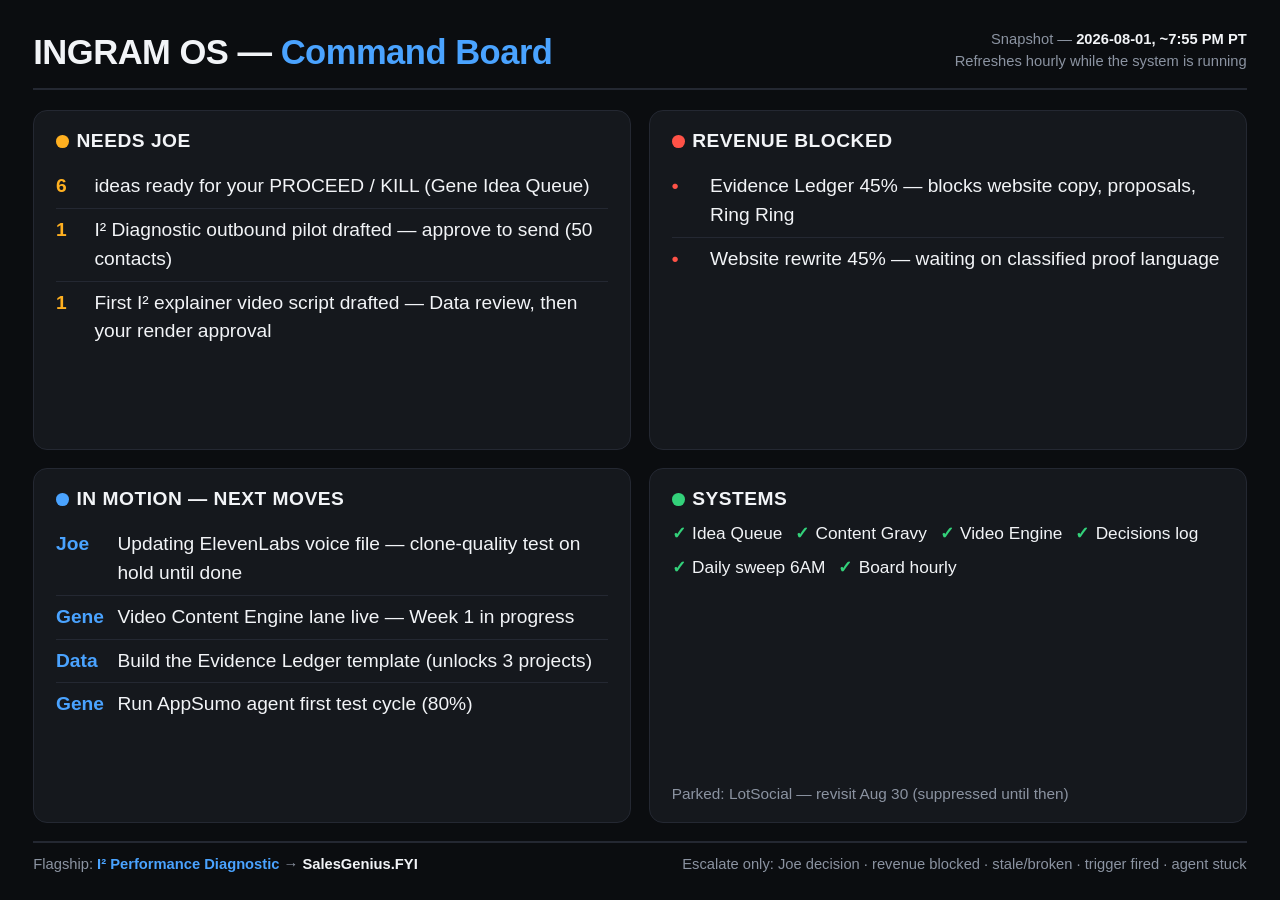
==== index.html @ 253f3cc1 "Board v2: fetch data.json (hourly-refreshable, self-updating)" ====
<!DOCTYPE html>
<html lang="en">
<head>
<meta charset="UTF-8">
<meta name="viewport" content="width=device-width, initial-scale=1.0">
<title>INGRAM OS — Command Board</title>
<style>
:root{--bg:#0b0d10;--card:#15181d;--line:#242832;--dim:#8b93a1;--txt:#f2f4f7;--amber:#ffb020;--red:#ff5247;--blue:#4aa3ff;--green:#33d17a}
*{box-sizing:border-box;margin:0;padding:0}
html,body{height:100%}
body{background:var(--bg);color:var(--txt);font-family:-apple-system,BlinkMacSystemFont,"Segoe UI",Roboto,sans-serif;padding:2.2vw 2.6vw;display:flex;flex-direction:column;min-height:100vh}
.top{display:flex;justify-content:space-between;align-items:flex-end;border-bottom:2px solid var(--line);padding-bottom:1.2vw;margin-bottom:1.6vw}
.brand{font-size:2.7vw;font-weight:800;letter-spacing:-.5px}
.brand span{color:var(--blue)}
.stamp{text-align:right;color:var(--dim);font-size:1.15vw;line-height:1.5}
.stamp b{color:var(--txt)}
.grid{display:grid;grid-template-columns:1fr 1fr;gap:1.4vw;flex:1}
.card{background:var(--card);border:1px solid var(--line);border-radius:14px;padding:1.5vw 1.7vw;display:flex;flex-direction:column}
.card h2{font-size:1.5vw;font-weight:800;letter-spacing:.5px;text-transform:uppercase;margin-bottom:1vw;display:flex;align-items:center;gap:.6vw}
.dot{width:1vw;height:1vw;border-radius:50%;flex-shrink:0}
.d-amber{background:var(--amber)}.d-red{background:var(--red)}.d-blue{background:var(--blue)}.d-green{background:var(--green)}
.row{font-size:1.5vw;line-height:1.5;padding:.55vw 0;border-bottom:1px solid var(--line);display:flex;gap:.8vw}
.row:last-child{border-bottom:none}
.row .n{font-weight:800;color:var(--amber);min-width:2.2vw}
.card.rev .row .n{color:var(--red)}
.card.mot .row .who{color:var(--blue);font-weight:700;min-width:4vw;display:inline-block}
.sys{display:flex;flex-wrap:wrap;gap:1vw;font-size:1.35vw}
.sys span{display:flex;align-items:center;gap:.5vw}
.ok{color:var(--green);font-weight:800}
.parked{margin-top:auto;color:var(--dim);font-size:1.2vw;padding-top:.8vw}
.foot{margin-top:1.4vw;border-top:2px solid var(--line);padding-top:1vw;display:flex;justify-content:space-between;color:var(--dim);font-size:1.15vw;flex-wrap:wrap;gap:1vw}
.foot b{color:var(--txt)}
.flag{color:var(--blue);font-weight:700}
.err{color:var(--red);font-size:1.2vw}
</style>
</head>
<body>
  <div class="top">
    <div class="brand">INGRAM OS &mdash; <span>Command Board</span></div>
    <div class="stamp">Snapshot &mdash; <b id="updated">loading&hellip;</b><br>Refreshes hourly while the system is running</div>
  </div>
  <div class="grid">
    <div class="card"><h2><span class="dot d-amber"></span>Needs Joe</h2><div id="needsJoe"></div></div>
    <div class="card rev"><h2><span class="dot d-red"></span>Revenue Blocked</h2><div id="revenueBlocked"></div></div>
    <div class="card mot"><h2><span class="dot d-blue"></span>In Motion &mdash; Next Moves</h2><div id="inMotion"></div></div>
    <div class="card"><h2><span class="dot d-green"></span>Systems</h2><div class="sys" id="systems"></div><div class="parked" id="parked"></div></div>
  </div>
  <div class="foot">
    <div>Flagship: <span class="flag">I&sup2; Performance Diagnostic</span> &rarr; <b>SalesGenius.FYI</b></div>
    <div>Escalate only: Joe decision &middot; revenue blocked &middot; stale/broken &middot; trigger fired &middot; agent stuck</div>
  </div>
<script>
function esc(s){return String(s==null?'':s).replace(/&/g,'&amp;').replace(/</g,'&lt;').replace(/>/g,'&gt;');}
function render(d){
  document.getElementById('updated').textContent=d.updated||'unknown';
  document.getElementById('needsJoe').innerHTML=(d.needsJoe||[]).map(function(i){return '<div class="row"><span class="n">'+esc(i.n)+'</span><span>'+esc(i.text)+'</span></div>';}).join('')||'<div class="row"><span>None.</span></div>';
  document.getElementById('revenueBlocked').innerHTML=(d.revenueBlocked||[]).map(function(t){return '<div class="row"><span class="n">&bull;</span><span>'+esc(t)+'</span></div>';}).join('')||'<div class="row"><span>None.</span></div>';
  document.getElementById('inMotion').innerHTML=(d.inMotion||[]).map(function(i){return '<div class="row"><span class="who">'+esc(i.who)+'</span><span>'+esc(i.text)+'</span></div>';}).join('')||'<div class="row"><span>None.</span></div>';
  document.getElementById('systems').innerHTML=(d.systems||[]).map(function(s){return '<span><span class="ok">&#x2713;</span> '+esc(s)+'</span>';}).join('');
  document.getElementById('parked').innerHTML=d.parked?('Parked: '+esc(d.parked)):'';
}
function load(){
  fetch('data.json?t='+Date.now(),{cache:'no-store'})
    .then(function(r){if(!r.ok)throw new Error(r.status);return r.json();})
    .then(render)
    .catch(function(e){document.getElementById('updated').innerHTML='<span class="err">data load failed ('+esc(e.message)+')</span>';});
}
load();
setInterval(load, 15*60*1000);
</script>
</body>
</html>
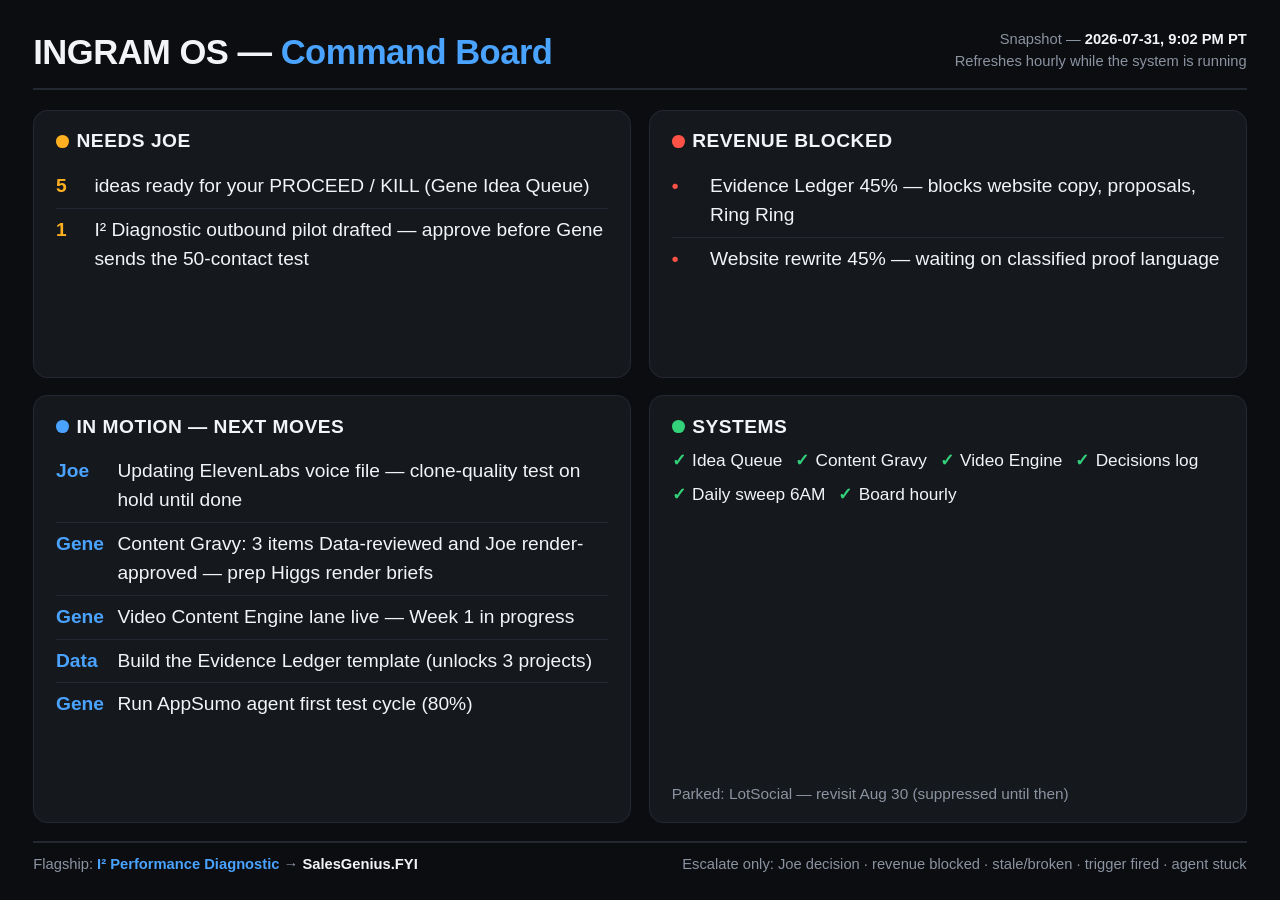
==== commit b7652e90: "Bust command board data cache" ====
--- a/index.html
+++ b/index.html
@@ -50,6 +50,7 @@
     <div>Escalate only: Joe decision &middot; revenue blocked &middot; stale/broken &middot; trigger fired &middot; agent stuck</div>
   </div>
 <script>
+var DATA_VERSION='20260731-2102';
 function esc(s){return String(s==null?'':s).replace(/&/g,'&amp;').replace(/</g,'&lt;').replace(/>/g,'&gt;');}
 function render(d){
   document.getElementById('updated').textContent=d.updated||'unknown';
@@ -60,7 +61,7 @@
   document.getElementById('parked').innerHTML=d.parked?('Parked: '+esc(d.parked)):'';
 }
 function load(){
-  fetch('data.json?t='+Date.now(),{cache:'no-store'})
+  fetch('data.json?v='+DATA_VERSION+'&t='+Date.now(),{cache:'no-store'})
     .then(function(r){if(!r.ok)throw new Error(r.status);return r.json();})
     .then(render)
     .catch(function(e){document.getElementById('updated').innerHTML='<span class="err">data load failed ('+esc(e.message)+')</span>';});
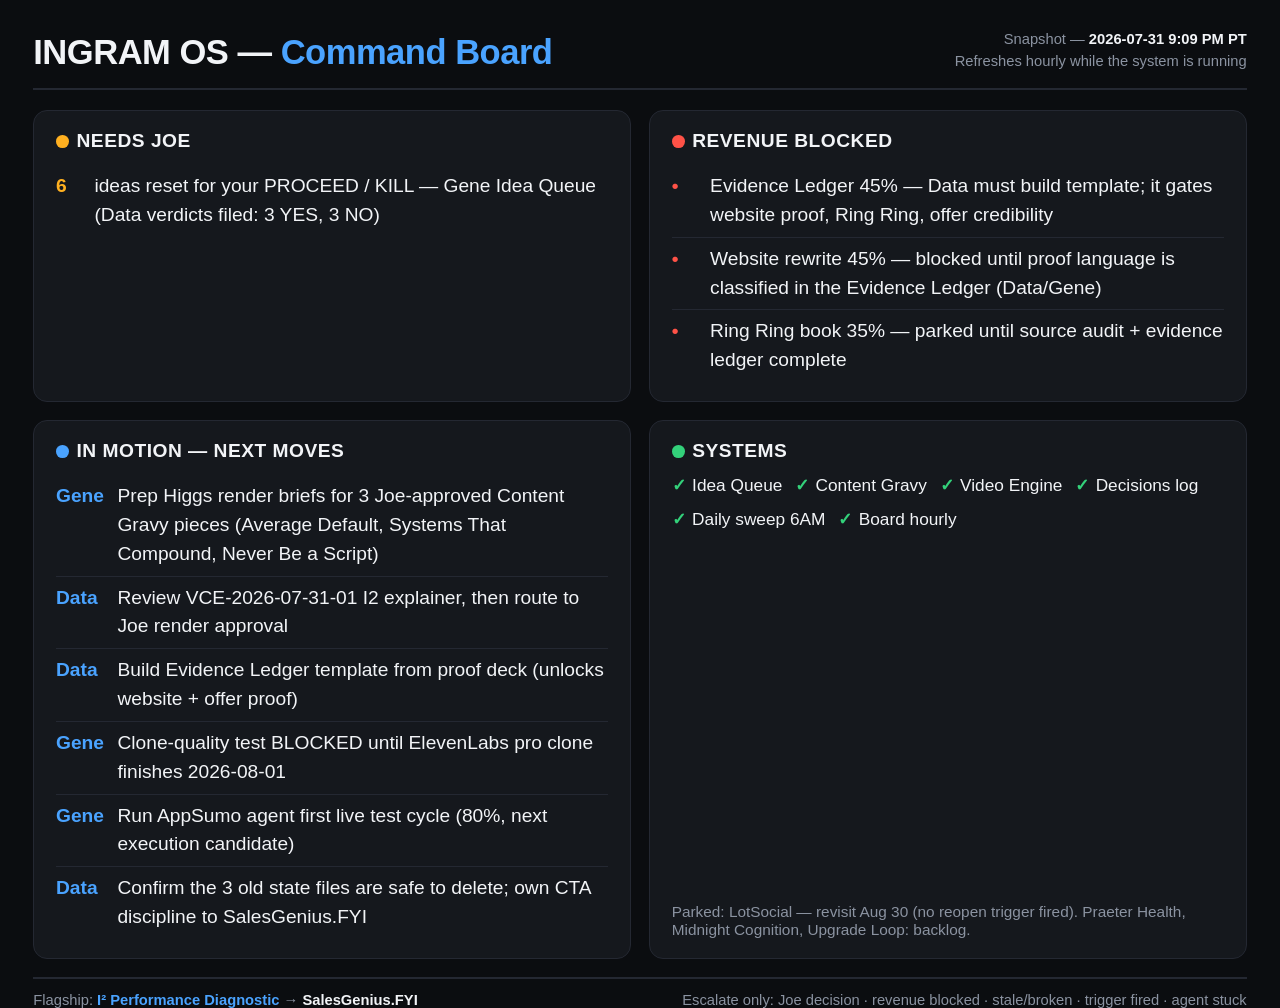
==== commit c2468315: "Bust data cache after queue reset" ====
--- a/index.html
+++ b/index.html
@@ -50,7 +50,7 @@
     <div>Escalate only: Joe decision &middot; revenue blocked &middot; stale/broken &middot; trigger fired &middot; agent stuck</div>
   </div>
 <script>
-var DATA_VERSION='20260731-2102';
+var DATA_VERSION='20260731-2109';
 function esc(s){return String(s==null?'':s).replace(/&/g,'&amp;').replace(/</g,'&lt;').replace(/>/g,'&gt;');}
 function render(d){
   document.getElementById('updated').textContent=d.updated||'unknown';
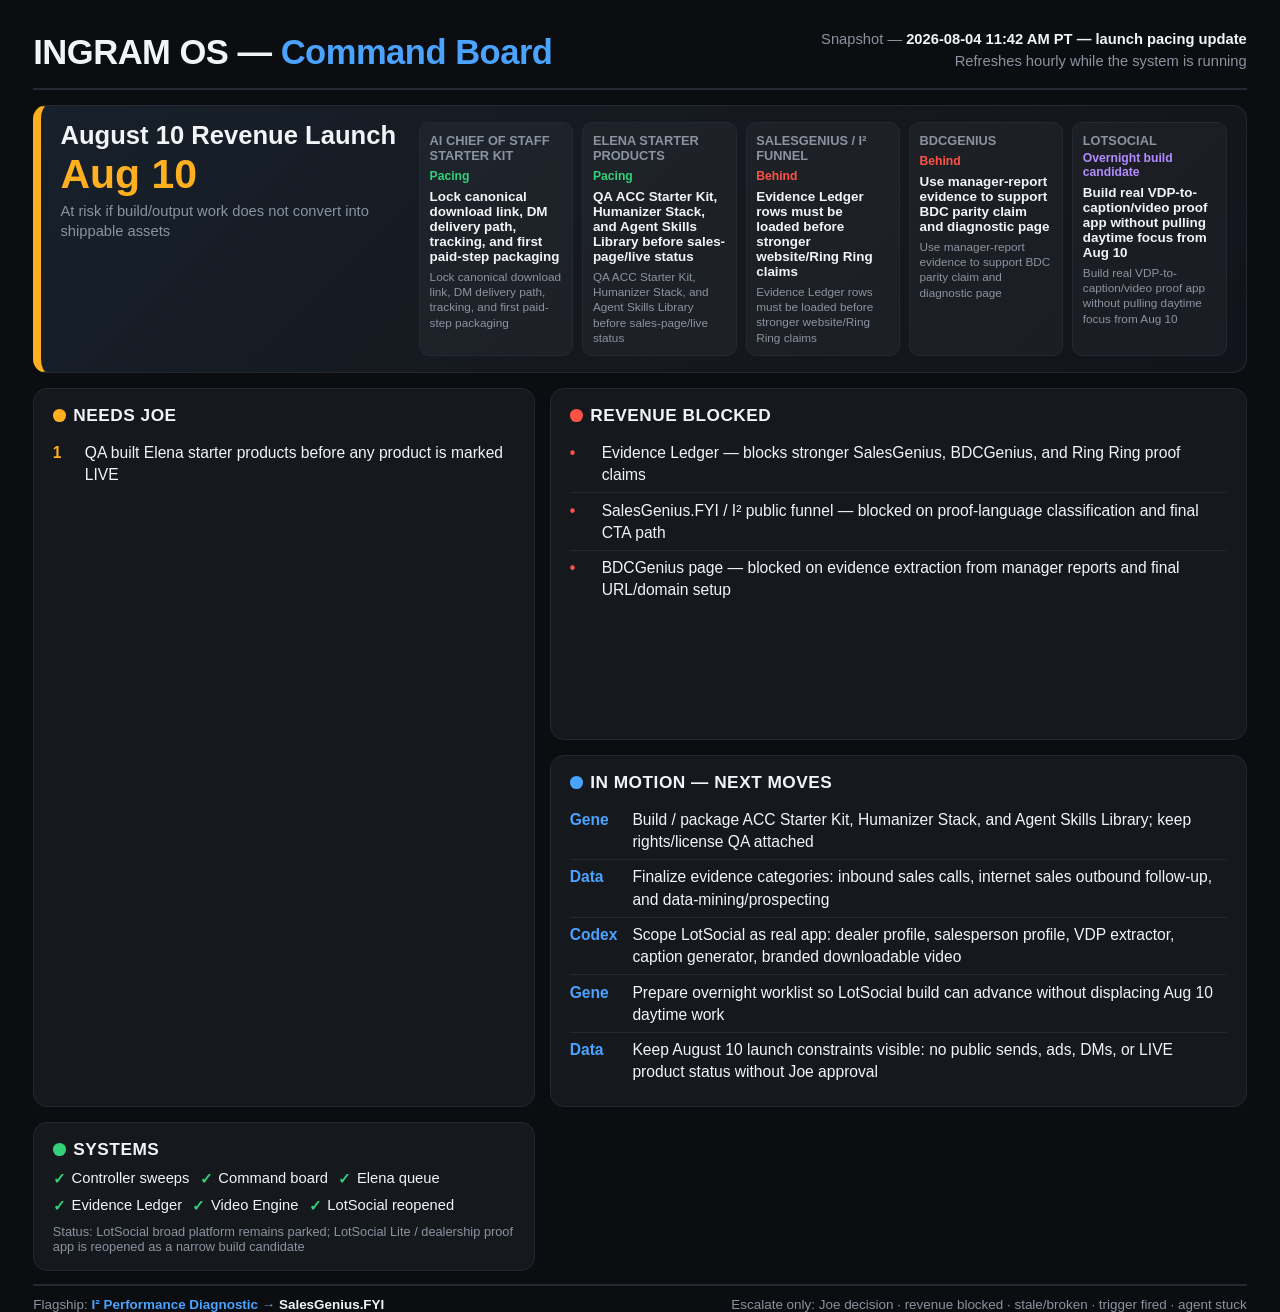
==== commit 3cd8491f: "Add August 10 launch pacing panel" ====
--- a/index.html
+++ b/index.html
@@ -5,33 +5,22 @@
 <meta name="viewport" content="width=device-width, initial-scale=1.0">
 <title>INGRAM OS — Command Board</title>
 <style>
-:root{--bg:#0b0d10;--card:#15181d;--line:#242832;--dim:#8b93a1;--txt:#f2f4f7;--amber:#ffb020;--red:#ff5247;--blue:#4aa3ff;--green:#33d17a}
+:root{--bg:#0b0d10;--card:#15181d;--line:#242832;--dim:#8b93a1;--txt:#f2f4f7;--amber:#ffb020;--red:#ff5247;--blue:#4aa3ff;--green:#33d17a;--violet:#b48cff}
 *{box-sizing:border-box;margin:0;padding:0}
 html,body{height:100%}
 body{background:var(--bg);color:var(--txt);font-family:-apple-system,BlinkMacSystemFont,"Segoe UI",Roboto,sans-serif;padding:2.2vw 2.6vw;display:flex;flex-direction:column;min-height:100vh}
-.top{display:flex;justify-content:space-between;align-items:flex-end;border-bottom:2px solid var(--line);padding-bottom:1.2vw;margin-bottom:1.6vw}
-.brand{font-size:2.7vw;font-weight:800;letter-spacing:-.5px}
-.brand span{color:var(--blue)}
-.stamp{text-align:right;color:var(--dim);font-size:1.15vw;line-height:1.5}
-.stamp b{color:var(--txt)}
-.grid{display:grid;grid-template-columns:1fr 1fr;gap:1.4vw;flex:1}
-.card{background:var(--card);border:1px solid var(--line);border-radius:14px;padding:1.5vw 1.7vw;display:flex;flex-direction:column}
-.card h2{font-size:1.5vw;font-weight:800;letter-spacing:.5px;text-transform:uppercase;margin-bottom:1vw;display:flex;align-items:center;gap:.6vw}
-.dot{width:1vw;height:1vw;border-radius:50%;flex-shrink:0}
-.d-amber{background:var(--amber)}.d-red{background:var(--red)}.d-blue{background:var(--blue)}.d-green{background:var(--green)}
-.row{font-size:1.5vw;line-height:1.5;padding:.55vw 0;border-bottom:1px solid var(--line);display:flex;gap:.8vw}
-.row:last-child{border-bottom:none}
-.row .n{font-weight:800;color:var(--amber);min-width:2.2vw}
-.card.rev .row .n{color:var(--red)}
-.card.mot .row .who{color:var(--blue);font-weight:700;min-width:4vw;display:inline-block}
-.sys{display:flex;flex-wrap:wrap;gap:1vw;font-size:1.35vw}
-.sys span{display:flex;align-items:center;gap:.5vw}
-.ok{color:var(--green);font-weight:800}
-.parked{margin-top:auto;color:var(--dim);font-size:1.2vw;padding-top:.8vw}
-.foot{margin-top:1.4vw;border-top:2px solid var(--line);padding-top:1vw;display:flex;justify-content:space-between;color:var(--dim);font-size:1.15vw;flex-wrap:wrap;gap:1vw}
-.foot b{color:var(--txt)}
-.flag{color:var(--blue);font-weight:700}
-.err{color:var(--red);font-size:1.2vw}
+.top{display:flex;justify-content:space-between;align-items:flex-end;border-bottom:2px solid var(--line);padding-bottom:1.2vw;margin-bottom:1.2vw}
+.brand{font-size:2.7vw;font-weight:800;letter-spacing:-.5px}.brand span{color:var(--blue)}
+.stamp{text-align:right;color:var(--dim);font-size:1.15vw;line-height:1.5}.stamp b{color:var(--txt)}
+.launch{background:linear-gradient(135deg,#17202b,#15181d 58%,#11151b);border:1px solid var(--line);border-left:8px solid var(--amber);border-radius:14px;padding:1.25vw 1.5vw;margin-bottom:1.2vw;display:grid;grid-template-columns:.85fr 2fr;gap:1.2vw;align-items:start}
+.launch h1{font-size:2vw;line-height:1.05;margin-bottom:.4vw}.launch .date{font-size:3.2vw;font-weight:900;color:var(--amber);line-height:1}.launch .status{margin-top:.55vw;color:var(--dim);font-size:1.15vw;line-height:1.35}
+.pacing{display:grid;grid-template-columns:repeat(5,1fr);gap:.7vw}.pace{border:1px solid var(--line);border-radius:10px;background:rgba(255,255,255,.035);padding:.75vw}.pace b{display:block;font-size:1vw;text-transform:uppercase;color:var(--dim);margin-bottom:.3vw}.pace strong{display:block;font-size:1.05vw;margin-bottom:.35vw}.pace span{display:inline-block;margin-bottom:.45vw;font-size:.95vw;font-weight:900}.pace p{font-size:.92vw;color:var(--dim);line-height:1.3}.Pacing{color:var(--green)}.Behind,.At-risk{color:var(--red)}.Overnight{color:var(--violet)}
+.grid{display:grid;grid-template-columns:.72fr 1fr;gap:1.2vw;flex:1}.right{display:grid;grid-template-rows:1fr 1fr;gap:1.2vw}
+.card{background:var(--card);border:1px solid var(--line);border-radius:14px;padding:1.25vw 1.45vw;display:flex;flex-direction:column}.card h2{font-size:1.35vw;font-weight:800;letter-spacing:.5px;text-transform:uppercase;margin-bottom:.75vw;display:flex;align-items:center;gap:.6vw}
+.dot{width:1vw;height:1vw;border-radius:50%;flex-shrink:0}.d-amber{background:var(--amber)}.d-red{background:var(--red)}.d-blue{background:var(--blue)}.d-green{background:var(--green)}
+.row{font-size:1.22vw;line-height:1.42;padding:.48vw 0;border-bottom:1px solid var(--line);display:flex;gap:.7vw}.row:last-child{border-bottom:none}.row .n{font-weight:800;color:var(--amber);min-width:1.8vw}.card.rev .row .n{color:var(--red)}.card.mot .row .who{color:var(--blue);font-weight:700;min-width:4.2vw;display:inline-block}
+.sys{display:flex;flex-wrap:wrap;gap:.8vw;font-size:1.15vw}.sys span{display:flex;align-items:center;gap:.45vw}.ok{color:var(--green);font-weight:800}.parked{margin-top:auto;color:var(--dim);font-size:1vw;padding-top:.8vw}.foot{margin-top:1vw;border-top:2px solid var(--line);padding-top:.85vw;display:flex;justify-content:space-between;color:var(--dim);font-size:1.05vw;flex-wrap:wrap;gap:1vw}.foot b{color:var(--txt)}.flag{color:var(--blue);font-weight:700}.err{color:var(--red);font-size:1.2vw}
+@media(max-width:1100px){.launch,.grid{grid-template-columns:1fr}.pacing{grid-template-columns:1fr 1fr}.right{grid-template-rows:auto}.brand{font-size:30px}.launch .date{font-size:38px}.row{font-size:16px}.card h2{font-size:17px}.pace p,.pace b,.pace strong,.pace span{font-size:14px}.stamp{font-size:13px}}
 </style>
 </head>
 <body>
@@ -39,10 +28,20 @@
     <div class="brand">INGRAM OS &mdash; <span>Command Board</span></div>
     <div class="stamp">Snapshot &mdash; <b id="updated">loading&hellip;</b><br>Refreshes hourly while the system is running</div>
   </div>
+  <section class="launch" id="launchPanel">
+    <div>
+      <h1 id="launchName">August 10 Revenue Launch</h1>
+      <div class="date" id="launchDate">Aug 10</div>
+      <p class="status" id="launchStatus">Loading launch pacing...</p>
+    </div>
+    <div class="pacing" id="launchPacing"></div>
+  </section>
   <div class="grid">
     <div class="card"><h2><span class="dot d-amber"></span>Needs Joe</h2><div id="needsJoe"></div></div>
-    <div class="card rev"><h2><span class="dot d-red"></span>Revenue Blocked</h2><div id="revenueBlocked"></div></div>
-    <div class="card mot"><h2><span class="dot d-blue"></span>In Motion &mdash; Next Moves</h2><div id="inMotion"></div></div>
+    <div class="right">
+      <div class="card rev"><h2><span class="dot d-red"></span>Revenue Blocked</h2><div id="revenueBlocked"></div></div>
+      <div class="card mot"><h2><span class="dot d-blue"></span>In Motion &mdash; Next Moves</h2><div id="inMotion"></div></div>
+    </div>
     <div class="card"><h2><span class="dot d-green"></span>Systems</h2><div class="sys" id="systems"></div><div class="parked" id="parked"></div></div>
   </div>
   <div class="foot">
@@ -50,24 +49,27 @@
     <div>Escalate only: Joe decision &middot; revenue blocked &middot; stale/broken &middot; trigger fired &middot; agent stuck</div>
   </div>
 <script>
-var DATA_VERSION='20260731-2109';
+var DATA_VERSION='20260804-1142';
 function esc(s){return String(s==null?'':s).replace(/&/g,'&amp;').replace(/</g,'&lt;').replace(/>/g,'&gt;');}
+function stateClass(s){s=String(s||'').split(' ')[0].replace(/[^a-zA-Z-]/g,'');return s||'Pacing';}
+function renderLaunch(d){
+  var l=d.launch||{};
+  document.getElementById('launchName').textContent=l.name||'August 10 Revenue Launch';
+  document.getElementById('launchDate').textContent=l.deadline==='2026-08-10'?'Aug 10':(l.deadline||'Aug 10');
+  document.getElementById('launchStatus').textContent=l.status||l.focus||'';
+  document.getElementById('launchPacing').innerHTML=(l.pacing||[]).map(function(i){var c=stateClass(i.state);return '<article class="pace"><b>'+esc(i.lane)+'</b><span class="'+c+'">'+esc(i.state)+'</span><strong>'+esc(i.next).split(' — ')[0]+'</strong><p>'+esc(i.next)+'</p></article>';}).join('')||'<article class="pace"><p>No launch pacing loaded.</p></article>';
+}
 function render(d){
   document.getElementById('updated').textContent=d.updated||'unknown';
+  renderLaunch(d);
   document.getElementById('needsJoe').innerHTML=(d.needsJoe||[]).map(function(i){return '<div class="row"><span class="n">'+esc(i.n)+'</span><span>'+esc(i.text)+'</span></div>';}).join('')||'<div class="row"><span>None.</span></div>';
   document.getElementById('revenueBlocked').innerHTML=(d.revenueBlocked||[]).map(function(t){return '<div class="row"><span class="n">&bull;</span><span>'+esc(t)+'</span></div>';}).join('')||'<div class="row"><span>None.</span></div>';
   document.getElementById('inMotion').innerHTML=(d.inMotion||[]).map(function(i){return '<div class="row"><span class="who">'+esc(i.who)+'</span><span>'+esc(i.text)+'</span></div>';}).join('')||'<div class="row"><span>None.</span></div>';
   document.getElementById('systems').innerHTML=(d.systems||[]).map(function(s){return '<span><span class="ok">&#x2713;</span> '+esc(s)+'</span>';}).join('');
-  document.getElementById('parked').innerHTML=d.parked?('Parked: '+esc(d.parked)):'';
+  document.getElementById('parked').innerHTML=d.parked?('Status: '+esc(d.parked)):'';
 }
-function load(){
-  fetch('data.json?v='+DATA_VERSION+'&t='+Date.now(),{cache:'no-store'})
-    .then(function(r){if(!r.ok)throw new Error(r.status);return r.json();})
-    .then(render)
-    .catch(function(e){document.getElementById('updated').innerHTML='<span class="err">data load failed ('+esc(e.message)+')</span>';});
-}
-load();
-setInterval(load, 15*60*1000);
+function load(){fetch('data.json?v='+DATA_VERSION+'&t='+Date.now(),{cache:'no-store'}).then(function(r){if(!r.ok)throw new Error(r.status);return r.json();}).then(render).catch(function(e){document.getElementById('updated').innerHTML='<span class="err">data load failed ('+esc(e.message)+')</span>';});}
+load();setInterval(load,15*60*1000);
 </script>
 </body>
-</html>
+</html>
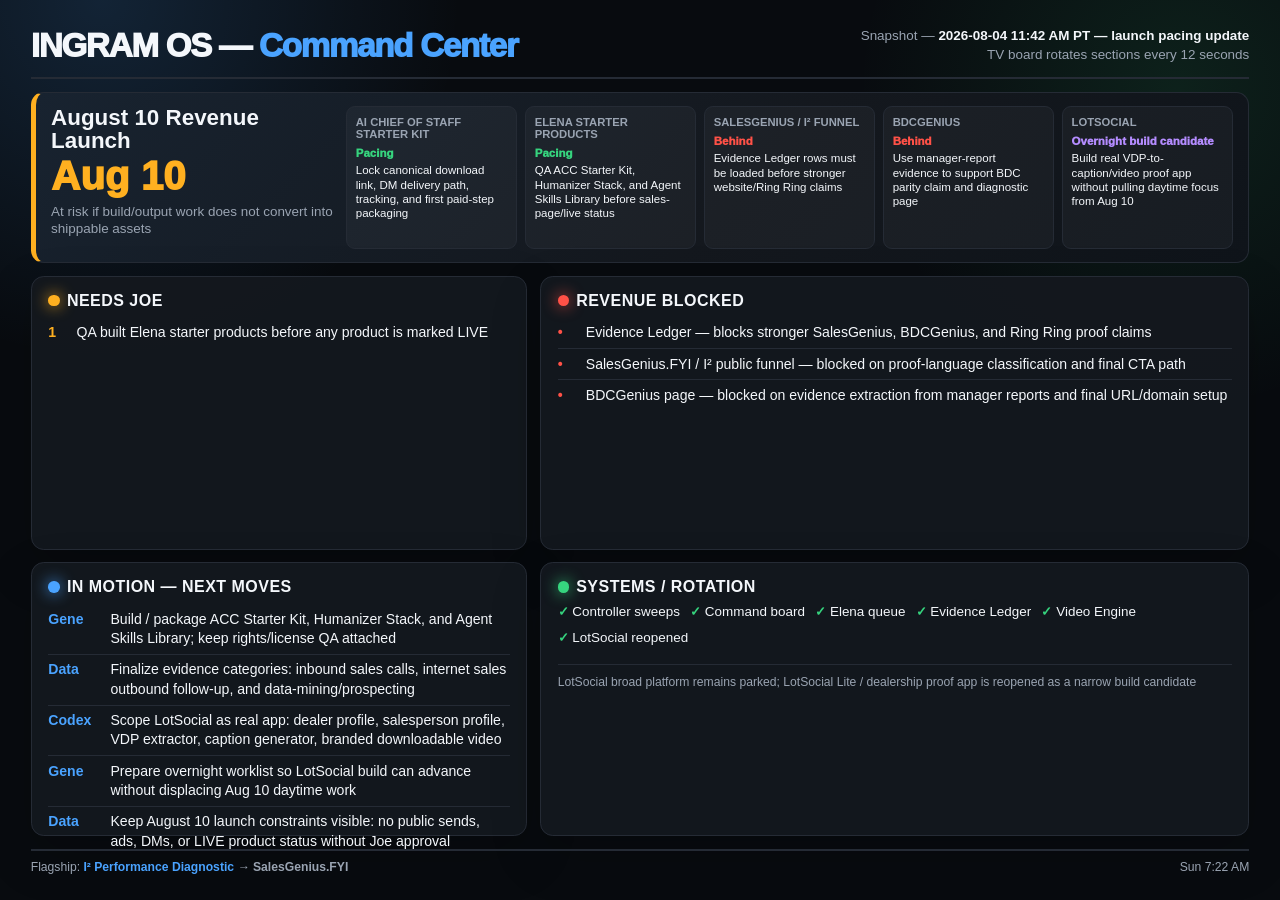
==== commit 4da9f758: "Replace root board with animated TV layout" ====
--- a/index.html
+++ b/index.html
@@ -1,75 +1 @@
-<!DOCTYPE html>
-<html lang="en">
-<head>
-<meta charset="UTF-8">
-<meta name="viewport" content="width=device-width, initial-scale=1.0">
-<title>INGRAM OS — Command Board</title>
-<style>
-:root{--bg:#0b0d10;--card:#15181d;--line:#242832;--dim:#8b93a1;--txt:#f2f4f7;--amber:#ffb020;--red:#ff5247;--blue:#4aa3ff;--green:#33d17a;--violet:#b48cff}
-*{box-sizing:border-box;margin:0;padding:0}
-html,body{height:100%}
-body{background:var(--bg);color:var(--txt);font-family:-apple-system,BlinkMacSystemFont,"Segoe UI",Roboto,sans-serif;padding:2.2vw 2.6vw;display:flex;flex-direction:column;min-height:100vh}
-.top{display:flex;justify-content:space-between;align-items:flex-end;border-bottom:2px solid var(--line);padding-bottom:1.2vw;margin-bottom:1.2vw}
-.brand{font-size:2.7vw;font-weight:800;letter-spacing:-.5px}.brand span{color:var(--blue)}
-.stamp{text-align:right;color:var(--dim);font-size:1.15vw;line-height:1.5}.stamp b{color:var(--txt)}
-.launch{background:linear-gradient(135deg,#17202b,#15181d 58%,#11151b);border:1px solid var(--line);border-left:8px solid var(--amber);border-radius:14px;padding:1.25vw 1.5vw;margin-bottom:1.2vw;display:grid;grid-template-columns:.85fr 2fr;gap:1.2vw;align-items:start}
-.launch h1{font-size:2vw;line-height:1.05;margin-bottom:.4vw}.launch .date{font-size:3.2vw;font-weight:900;color:var(--amber);line-height:1}.launch .status{margin-top:.55vw;color:var(--dim);font-size:1.15vw;line-height:1.35}
-.pacing{display:grid;grid-template-columns:repeat(5,1fr);gap:.7vw}.pace{border:1px solid var(--line);border-radius:10px;background:rgba(255,255,255,.035);padding:.75vw}.pace b{display:block;font-size:1vw;text-transform:uppercase;color:var(--dim);margin-bottom:.3vw}.pace strong{display:block;font-size:1.05vw;margin-bottom:.35vw}.pace span{display:inline-block;margin-bottom:.45vw;font-size:.95vw;font-weight:900}.pace p{font-size:.92vw;color:var(--dim);line-height:1.3}.Pacing{color:var(--green)}.Behind,.At-risk{color:var(--red)}.Overnight{color:var(--violet)}
-.grid{display:grid;grid-template-columns:.72fr 1fr;gap:1.2vw;flex:1}.right{display:grid;grid-template-rows:1fr 1fr;gap:1.2vw}
-.card{background:var(--card);border:1px solid var(--line);border-radius:14px;padding:1.25vw 1.45vw;display:flex;flex-direction:column}.card h2{font-size:1.35vw;font-weight:800;letter-spacing:.5px;text-transform:uppercase;margin-bottom:.75vw;display:flex;align-items:center;gap:.6vw}
-.dot{width:1vw;height:1vw;border-radius:50%;flex-shrink:0}.d-amber{background:var(--amber)}.d-red{background:var(--red)}.d-blue{background:var(--blue)}.d-green{background:var(--green)}
-.row{font-size:1.22vw;line-height:1.42;padding:.48vw 0;border-bottom:1px solid var(--line);display:flex;gap:.7vw}.row:last-child{border-bottom:none}.row .n{font-weight:800;color:var(--amber);min-width:1.8vw}.card.rev .row .n{color:var(--red)}.card.mot .row .who{color:var(--blue);font-weight:700;min-width:4.2vw;display:inline-block}
-.sys{display:flex;flex-wrap:wrap;gap:.8vw;font-size:1.15vw}.sys span{display:flex;align-items:center;gap:.45vw}.ok{color:var(--green);font-weight:800}.parked{margin-top:auto;color:var(--dim);font-size:1vw;padding-top:.8vw}.foot{margin-top:1vw;border-top:2px solid var(--line);padding-top:.85vw;display:flex;justify-content:space-between;color:var(--dim);font-size:1.05vw;flex-wrap:wrap;gap:1vw}.foot b{color:var(--txt)}.flag{color:var(--blue);font-weight:700}.err{color:var(--red);font-size:1.2vw}
-@media(max-width:1100px){.launch,.grid{grid-template-columns:1fr}.pacing{grid-template-columns:1fr 1fr}.right{grid-template-rows:auto}.brand{font-size:30px}.launch .date{font-size:38px}.row{font-size:16px}.card h2{font-size:17px}.pace p,.pace b,.pace strong,.pace span{font-size:14px}.stamp{font-size:13px}}
-</style>
-</head>
-<body>
-  <div class="top">
-    <div class="brand">INGRAM OS &mdash; <span>Command Board</span></div>
-    <div class="stamp">Snapshot &mdash; <b id="updated">loading&hellip;</b><br>Refreshes hourly while the system is running</div>
-  </div>
-  <section class="launch" id="launchPanel">
-    <div>
-      <h1 id="launchName">August 10 Revenue Launch</h1>
-      <div class="date" id="launchDate">Aug 10</div>
-      <p class="status" id="launchStatus">Loading launch pacing...</p>
-    </div>
-    <div class="pacing" id="launchPacing"></div>
-  </section>
-  <div class="grid">
-    <div class="card"><h2><span class="dot d-amber"></span>Needs Joe</h2><div id="needsJoe"></div></div>
-    <div class="right">
-      <div class="card rev"><h2><span class="dot d-red"></span>Revenue Blocked</h2><div id="revenueBlocked"></div></div>
-      <div class="card mot"><h2><span class="dot d-blue"></span>In Motion &mdash; Next Moves</h2><div id="inMotion"></div></div>
-    </div>
-    <div class="card"><h2><span class="dot d-green"></span>Systems</h2><div class="sys" id="systems"></div><div class="parked" id="parked"></div></div>
-  </div>
-  <div class="foot">
-    <div>Flagship: <span class="flag">I&sup2; Performance Diagnostic</span> &rarr; <b>SalesGenius.FYI</b></div>
-    <div>Escalate only: Joe decision &middot; revenue blocked &middot; stale/broken &middot; trigger fired &middot; agent stuck</div>
-  </div>
-<script>
-var DATA_VERSION='20260804-1142';
-function esc(s){return String(s==null?'':s).replace(/&/g,'&amp;').replace(/</g,'&lt;').replace(/>/g,'&gt;');}
-function stateClass(s){s=String(s||'').split(' ')[0].replace(/[^a-zA-Z-]/g,'');return s||'Pacing';}
-function renderLaunch(d){
-  var l=d.launch||{};
-  document.getElementById('launchName').textContent=l.name||'August 10 Revenue Launch';
-  document.getElementById('launchDate').textContent=l.deadline==='2026-08-10'?'Aug 10':(l.deadline||'Aug 10');
-  document.getElementById('launchStatus').textContent=l.status||l.focus||'';
-  document.getElementById('launchPacing').innerHTML=(l.pacing||[]).map(function(i){var c=stateClass(i.state);return '<article class="pace"><b>'+esc(i.lane)+'</b><span class="'+c+'">'+esc(i.state)+'</span><strong>'+esc(i.next).split(' — ')[0]+'</strong><p>'+esc(i.next)+'</p></article>';}).join('')||'<article class="pace"><p>No launch pacing loaded.</p></article>';
-}
-function render(d){
-  document.getElementById('updated').textContent=d.updated||'unknown';
-  renderLaunch(d);
-  document.getElementById('needsJoe').innerHTML=(d.needsJoe||[]).map(function(i){return '<div class="row"><span class="n">'+esc(i.n)+'</span><span>'+esc(i.text)+'</span></div>';}).join('')||'<div class="row"><span>None.</span></div>';
-  document.getElementById('revenueBlocked').innerHTML=(d.revenueBlocked||[]).map(function(t){return '<div class="row"><span class="n">&bull;</span><span>'+esc(t)+'</span></div>';}).join('')||'<div class="row"><span>None.</span></div>';
-  document.getElementById('inMotion').innerHTML=(d.inMotion||[]).map(function(i){return '<div class="row"><span class="who">'+esc(i.who)+'</span><span>'+esc(i.text)+'</span></div>';}).join('')||'<div class="row"><span>None.</span></div>';
-  document.getElementById('systems').innerHTML=(d.systems||[]).map(function(s){return '<span><span class="ok">&#x2713;</span> '+esc(s)+'</span>';}).join('');
-  document.getElementById('parked').innerHTML=d.parked?('Status: '+esc(d.parked)):'';
-}
-function load(){fetch('data.json?v='+DATA_VERSION+'&t='+Date.now(),{cache:'no-store'}).then(function(r){if(!r.ok)throw new Error(r.status);return r.json();}).then(render).catch(function(e){document.getElementById('updated').innerHTML='<span class="err">data load failed ('+esc(e.message)+')</span>';});}
-load();setInterval(load,15*60*1000);
-</script>
-</body>
-</html>+<!DOCTYPE html><html lang="en"><head><meta charset="UTF-8"><meta name="viewport" content="width=device-width,initial-scale=1"><meta http-equiv="Cache-Control" content="no-store"><title>INGRAM OS TV Command Center</title><style>:root{--bg:#080b0f;--card:#14181e;--line:#252b35;--dim:#9aa4b2;--txt:#f4f7fb;--amber:#ffb020;--red:#ff5147;--blue:#4aa3ff;--green:#36d47e;--violet:#b48cff}*{box-sizing:border-box;margin:0;padding:0}html,body{height:100%;overflow:hidden}body{background:radial-gradient(circle at 8% 0,rgba(74,163,255,.16),transparent 28vw),radial-gradient(circle at 92% 10%,rgba(54,212,126,.11),transparent 25vw),var(--bg);color:var(--txt);font-family:-apple-system,BlinkMacSystemFont,"Segoe UI",Roboto,sans-serif;padding:2vw 2.4vw;display:flex;flex-direction:column;gap:1vw;animation:drift 90s linear infinite alternate}.top{display:flex;justify-content:space-between;align-items:flex-end;border-bottom:2px solid var(--line);padding-bottom:1vw}.brand{font-size:2.6vw;font-weight:950;letter-spacing:-.04em}.brand span{color:var(--blue)}.stamp{text-align:right;color:var(--dim);font-size:1.05vw;line-height:1.45}.stamp b{color:var(--txt)}.launch{background:linear-gradient(135deg,#182330,#14181e 58%,#0f141a);border:1px solid var(--line);border-left:.45vw solid var(--amber);border-radius:1vw;padding:1vw 1.2vw;display:grid;grid-template-columns:.7fr 2.2fr;gap:1vw;min-height:19vh}.launch h1{font-size:1.75vw;line-height:1.05;margin-bottom:.35vw}.date{font-size:3.15vw;font-weight:950;color:var(--amber);line-height:.95}.status{margin-top:.55vw;color:var(--dim);font-size:1.05vw;line-height:1.3}.pacing{display:grid;grid-template-columns:repeat(5,1fr);gap:.62vw}.pace{border:1px solid var(--line);border-radius:.7vw;background:rgba(255,255,255,.035);padding:.68vw;position:relative;overflow:hidden}.pace:after{content:"";position:absolute;left:-70%;top:0;width:55%;height:100%;background:linear-gradient(90deg,transparent,rgba(255,255,255,.06),transparent);animation:sheen 12s linear infinite}.pace b{display:block;font-size:.88vw;text-transform:uppercase;color:var(--dim);margin-bottom:.25vw}.pace span{display:inline-block;margin-bottom:.35vw;font-size:.9vw;font-weight:950}.pace p{font-size:.9vw;color:var(--txt);line-height:1.25}.Pacing{color:var(--green)}.Behind,.At-risk{color:var(--red)}.Overnight{color:var(--violet)}.grid{display:grid;grid-template-columns:.7fr 1fr;grid-template-rows:1fr 1fr;gap:1vw;flex:1;min-height:0}.card{background:rgba(20,24,30,.94);border:1px solid var(--line);border-radius:1vw;padding:1.15vw 1.3vw;display:flex;flex-direction:column;min-height:0;box-shadow:0 1.5vw 4vw rgba(0,0,0,.18)}.card h2{font-size:1.25vw;font-weight:900;letter-spacing:.03em;text-transform:uppercase;margin-bottom:.65vw;display:flex;align-items:center;gap:.55vw}.dot{width:.9vw;height:.9vw;border-radius:50%;flex-shrink:0;box-shadow:0 0 1.2vw currentColor}.a{background:var(--amber);color:var(--amber)}.r{background:var(--red);color:var(--red)}.b{background:var(--blue);color:var(--blue)}.g{background:var(--green);color:var(--green)}.row{font-size:1.1vw;line-height:1.38;padding:.42vw 0;border-bottom:1px solid var(--line);display:flex;gap:.65vw}.row:last-child{border-bottom:none}.row .n{font-weight:900;color:var(--amber);min-width:1.55vw}.rev .row .n{color:var(--red)}.mot .who{color:var(--blue);font-weight:900;min-width:4.2vw;display:inline-block}.sys-cycle{position:relative;flex:1;min-height:0}.screen{position:absolute;inset:0;display:grid;align-content:start;gap:.7vw;opacity:0;transform:translateY(1vw);transition:opacity .7s ease,transform .7s ease}.screen.on{opacity:1;transform:translateY(0)}.sys{display:flex;flex-wrap:wrap;gap:.8vw;font-size:1.05vw}.ok{color:var(--green);font-weight:900}.metric{display:grid;grid-template-columns:1fr auto;gap:.5vw;border-bottom:1px solid var(--line);padding:.5vw 0;font-size:1.05vw}.metric span,.ticker{color:var(--dim)}.ticker{margin-top:.8vw;border-top:1px solid var(--line);padding-top:.7vw;font-size:.95vw;line-height:1.35}.foot{border-top:2px solid var(--line);padding-top:.75vw;display:flex;justify-content:space-between;color:var(--dim);font-size:.95vw}.flag{color:var(--blue);font-weight:800}@keyframes sheen{0%{left:-70%}18%,100%{left:120%}}@keyframes drift{to{background-position:1.2vw .8vw,-1vw .9vw}}@media(max-width:1100px){html,body{overflow:auto}.launch,.grid{grid-template-columns:1fr;grid-template-rows:auto}.pacing{grid-template-columns:1fr 1fr}.brand{font-size:30px}.date{font-size:40px}.row{font-size:16px}.card h2{font-size:17px}.pace p,.pace b,.pace span,.stamp,.status{font-size:13px}}</style></head><body><div class="top"><div class="brand">INGRAM OS — <span>Command Center</span></div><div class="stamp">Snapshot — <b id="updated">loading...</b><br>TV board rotates sections every 12 seconds</div></div><section class="launch"><div><h1 id="launchName">August 10 Revenue Launch</h1><div class="date" id="launchDate">Aug 10</div><p class="status" id="launchStatus">Loading launch pacing...</p></div><div class="pacing" id="launchPacing"></div></section><div class="grid"><div class="card"><h2><span class="dot a"></span>Needs Joe</h2><div id="needsJoe"></div></div><div class="card rev"><h2><span class="dot r"></span>Revenue Blocked</h2><div id="revenueBlocked"></div></div><div class="card mot"><h2><span class="dot b"></span>In Motion — Next Moves</h2><div id="inMotion"></div></div><div class="card"><h2><span class="dot g"></span>Systems / Rotation</h2><div class="sys-cycle"><div class="screen on" id="systemsScreen"></div><div class="screen" id="launchScreen"></div><div class="screen" id="overnightScreen"></div></div></div></div><div class="foot"><div>Flagship: <span class="flag">I² Performance Diagnostic</span> → <b>SalesGenius.FYI</b></div><div id="clock">--</div></div><script>var DATA_VERSION='20260804-root-tv-1220';function esc(s){return String(s==null?'':s).replace(/&/g,'&amp;').replace(/</g,'&lt;').replace(/>/g,'&gt;')}function cls(s){return String(s||'').split(' ')[0].replace(/[^a-zA-Z-]/g,'')||'Pacing'}function launch(d){var l=d.launch||{};launchName.textContent=l.name||'August 10 Revenue Launch';launchDate.textContent=l.deadline==='2026-08-10'?'Aug 10':l.deadline||'Aug 10';launchStatus.textContent=l.status||l.focus||'';launchPacing.innerHTML=(l.pacing||[]).map(function(i){var c=cls(i.state);return '<article class="pace"><b>'+esc(i.lane)+'</b><span class="'+c+'">'+esc(i.state)+'</span><p>'+esc(i.next)+'</p></article>'}).join('')||'<article class="pace"><p>No pacing loaded.</p></article>'}function rot(d){systemsScreen.innerHTML='<div class="sys">'+(d.systems||[]).map(function(s){return '<span><span class="ok">✓</span> '+esc(s)+'</span>'}).join('')+'</div><p class="ticker">'+esc(d.parked||'No parked status loaded')+'</p>';var p=d.launch&&d.launch.pacing||[];launchScreen.innerHTML=p.map(function(i){return '<div class="metric"><b>'+esc(i.lane)+'</b><span>'+esc(i.state)+'</span></div>'}).join('')+'<p class="ticker">Focus: '+esc(d.launch&&d.launch.focus||'Protect launch execution.')+'</p>';overnightScreen.innerHTML='<div class="metric"><b>LotSocial</b><span>Overnight candidate</span></div><div class="metric"><b>Boundary</b><span>No public launch</span></div><div class="metric"><b>Output</b><span>Repo/build plan + blockers</span></div><p class="ticker">Build can continue overnight; publishing, selling, ads, emails, and DMs remain blocked until Joe approval.</p>'}function render(d){updated.textContent=d.updated||'unknown';launch(d);needsJoe.innerHTML=(d.needsJoe||[]).map(function(i){return '<div class="row"><span class="n">'+esc(i.n)+'</span><span>'+esc(i.text)+'</span></div>'}).join('')||'<div class="row"><span>None.</span></div>';revenueBlocked.innerHTML=(d.revenueBlocked||[]).map(function(t){return '<div class="row"><span class="n">•</span><span>'+esc(t)+'</span></div>'}).join('')||'<div class="row"><span>None.</span></div>';inMotion.innerHTML=(d.inMotion||[]).map(function(i){return '<div class="row"><span class="who">'+esc(i.who)+'</span><span>'+esc(i.text)+'</span></div>'}).join('')||'<div class="row"><span>None.</span></div>';rot(d)}function load(){fetch('data.json?v='+DATA_VERSION+'&t='+Date.now(),{cache:'no-store'}).then(function(r){if(!r.ok)throw Error(r.status);return r.json()}).then(render).catch(function(e){updated.innerHTML='<span style="color:var(--red)">data load failed '+esc(e.message)+'</span>'})}var si=0;function rotate(){var s=[systemsScreen,launchScreen,overnightScreen];s.forEach(function(x,i){x.classList.toggle('on',i===si)});si=(si+1)%s.length}function tick(){clock.textContent=new Date().toLocaleString([],{weekday:'short',hour:'numeric',minute:'2-digit'})}load();tick();setInterval(load,15*60*1000);setInterval(rotate,12000);setInterval(tick,30000)</script></body></html>
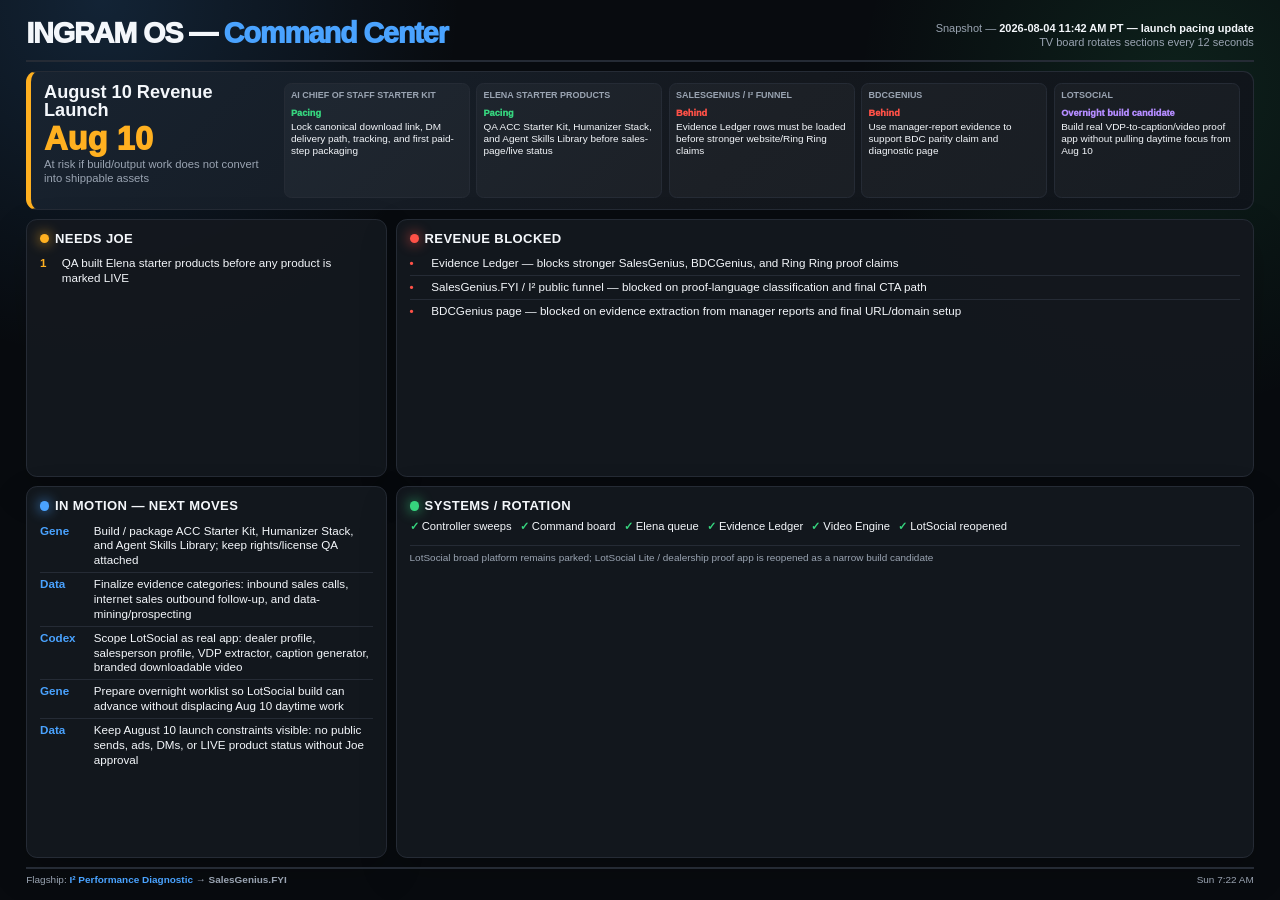
==== commit 8f17844f: "Tighten TV board layout for 55 inch display" ====
--- a/index.html
+++ b/index.html
@@ -1 +1 @@
-<!DOCTYPE html><html lang="en"><head><meta charset="UTF-8"><meta name="viewport" content="width=device-width,initial-scale=1"><meta http-equiv="Cache-Control" content="no-store"><title>INGRAM OS TV Command Center</title><style>:root{--bg:#080b0f;--card:#14181e;--line:#252b35;--dim:#9aa4b2;--txt:#f4f7fb;--amber:#ffb020;--red:#ff5147;--blue:#4aa3ff;--green:#36d47e;--violet:#b48cff}*{box-sizing:border-box;margin:0;padding:0}html,body{height:100%;overflow:hidden}body{background:radial-gradient(circle at 8% 0,rgba(74,163,255,.16),transparent 28vw),radial-gradient(circle at 92% 10%,rgba(54,212,126,.11),transparent 25vw),var(--bg);color:var(--txt);font-family:-apple-system,BlinkMacSystemFont,"Segoe UI",Roboto,sans-serif;padding:2vw 2.4vw;display:flex;flex-direction:column;gap:1vw;animation:drift 90s linear infinite alternate}.top{display:flex;justify-content:space-between;align-items:flex-end;border-bottom:2px solid var(--line);padding-bottom:1vw}.brand{font-size:2.6vw;font-weight:950;letter-spacing:-.04em}.brand span{color:var(--blue)}.stamp{text-align:right;color:var(--dim);font-size:1.05vw;line-height:1.45}.stamp b{color:var(--txt)}.launch{background:linear-gradient(135deg,#182330,#14181e 58%,#0f141a);border:1px solid var(--line);border-left:.45vw solid var(--amber);border-radius:1vw;padding:1vw 1.2vw;display:grid;grid-template-columns:.7fr 2.2fr;gap:1vw;min-height:19vh}.launch h1{font-size:1.75vw;line-height:1.05;margin-bottom:.35vw}.date{font-size:3.15vw;font-weight:950;color:var(--amber);line-height:.95}.status{margin-top:.55vw;color:var(--dim);font-size:1.05vw;line-height:1.3}.pacing{display:grid;grid-template-columns:repeat(5,1fr);gap:.62vw}.pace{border:1px solid var(--line);border-radius:.7vw;background:rgba(255,255,255,.035);padding:.68vw;position:relative;overflow:hidden}.pace:after{content:"";position:absolute;left:-70%;top:0;width:55%;height:100%;background:linear-gradient(90deg,transparent,rgba(255,255,255,.06),transparent);animation:sheen 12s linear infinite}.pace b{display:block;font-size:.88vw;text-transform:uppercase;color:var(--dim);margin-bottom:.25vw}.pace span{display:inline-block;margin-bottom:.35vw;font-size:.9vw;font-weight:950}.pace p{font-size:.9vw;color:var(--txt);line-height:1.25}.Pacing{color:var(--green)}.Behind,.At-risk{color:var(--red)}.Overnight{color:var(--violet)}.grid{display:grid;grid-template-columns:.7fr 1fr;grid-template-rows:1fr 1fr;gap:1vw;flex:1;min-height:0}.card{background:rgba(20,24,30,.94);border:1px solid var(--line);border-radius:1vw;padding:1.15vw 1.3vw;display:flex;flex-direction:column;min-height:0;box-shadow:0 1.5vw 4vw rgba(0,0,0,.18)}.card h2{font-size:1.25vw;font-weight:900;letter-spacing:.03em;text-transform:uppercase;margin-bottom:.65vw;display:flex;align-items:center;gap:.55vw}.dot{width:.9vw;height:.9vw;border-radius:50%;flex-shrink:0;box-shadow:0 0 1.2vw currentColor}.a{background:var(--amber);color:var(--amber)}.r{background:var(--red);color:var(--red)}.b{background:var(--blue);color:var(--blue)}.g{background:var(--green);color:var(--green)}.row{font-size:1.1vw;line-height:1.38;padding:.42vw 0;border-bottom:1px solid var(--line);display:flex;gap:.65vw}.row:last-child{border-bottom:none}.row .n{font-weight:900;color:var(--amber);min-width:1.55vw}.rev .row .n{color:var(--red)}.mot .who{color:var(--blue);font-weight:900;min-width:4.2vw;display:inline-block}.sys-cycle{position:relative;flex:1;min-height:0}.screen{position:absolute;inset:0;display:grid;align-content:start;gap:.7vw;opacity:0;transform:translateY(1vw);transition:opacity .7s ease,transform .7s ease}.screen.on{opacity:1;transform:translateY(0)}.sys{display:flex;flex-wrap:wrap;gap:.8vw;font-size:1.05vw}.ok{color:var(--green);font-weight:900}.metric{display:grid;grid-template-columns:1fr auto;gap:.5vw;border-bottom:1px solid var(--line);padding:.5vw 0;font-size:1.05vw}.metric span,.ticker{color:var(--dim)}.ticker{margin-top:.8vw;border-top:1px solid var(--line);padding-top:.7vw;font-size:.95vw;line-height:1.35}.foot{border-top:2px solid var(--line);padding-top:.75vw;display:flex;justify-content:space-between;color:var(--dim);font-size:.95vw}.flag{color:var(--blue);font-weight:800}@keyframes sheen{0%{left:-70%}18%,100%{left:120%}}@keyframes drift{to{background-position:1.2vw .8vw,-1vw .9vw}}@media(max-width:1100px){html,body{overflow:auto}.launch,.grid{grid-template-columns:1fr;grid-template-rows:auto}.pacing{grid-template-columns:1fr 1fr}.brand{font-size:30px}.date{font-size:40px}.row{font-size:16px}.card h2{font-size:17px}.pace p,.pace b,.pace span,.stamp,.status{font-size:13px}}</style></head><body><div class="top"><div class="brand">INGRAM OS — <span>Command Center</span></div><div class="stamp">Snapshot — <b id="updated">loading...</b><br>TV board rotates sections every 12 seconds</div></div><section class="launch"><div><h1 id="launchName">August 10 Revenue Launch</h1><div class="date" id="launchDate">Aug 10</div><p class="status" id="launchStatus">Loading launch pacing...</p></div><div class="pacing" id="launchPacing"></div></section><div class="grid"><div class="card"><h2><span class="dot a"></span>Needs Joe</h2><div id="needsJoe"></div></div><div class="card rev"><h2><span class="dot r"></span>Revenue Blocked</h2><div id="revenueBlocked"></div></div><div class="card mot"><h2><span class="dot b"></span>In Motion — Next Moves</h2><div id="inMotion"></div></div><div class="card"><h2><span class="dot g"></span>Systems / Rotation</h2><div class="sys-cycle"><div class="screen on" id="systemsScreen"></div><div class="screen" id="launchScreen"></div><div class="screen" id="overnightScreen"></div></div></div></div><div class="foot"><div>Flagship: <span class="flag">I² Performance Diagnostic</span> → <b>SalesGenius.FYI</b></div><div id="clock">--</div></div><script>var DATA_VERSION='20260804-root-tv-1220';function esc(s){return String(s==null?'':s).replace(/&/g,'&amp;').replace(/</g,'&lt;').replace(/>/g,'&gt;')}function cls(s){return String(s||'').split(' ')[0].replace(/[^a-zA-Z-]/g,'')||'Pacing'}function launch(d){var l=d.launch||{};launchName.textContent=l.name||'August 10 Revenue Launch';launchDate.textContent=l.deadline==='2026-08-10'?'Aug 10':l.deadline||'Aug 10';launchStatus.textContent=l.status||l.focus||'';launchPacing.innerHTML=(l.pacing||[]).map(function(i){var c=cls(i.state);return '<article class="pace"><b>'+esc(i.lane)+'</b><span class="'+c+'">'+esc(i.state)+'</span><p>'+esc(i.next)+'</p></article>'}).join('')||'<article class="pace"><p>No pacing loaded.</p></article>'}function rot(d){systemsScreen.innerHTML='<div class="sys">'+(d.systems||[]).map(function(s){return '<span><span class="ok">✓</span> '+esc(s)+'</span>'}).join('')+'</div><p class="ticker">'+esc(d.parked||'No parked status loaded')+'</p>';var p=d.launch&&d.launch.pacing||[];launchScreen.innerHTML=p.map(function(i){return '<div class="metric"><b>'+esc(i.lane)+'</b><span>'+esc(i.state)+'</span></div>'}).join('')+'<p class="ticker">Focus: '+esc(d.launch&&d.launch.focus||'Protect launch execution.')+'</p>';overnightScreen.innerHTML='<div class="metric"><b>LotSocial</b><span>Overnight candidate</span></div><div class="metric"><b>Boundary</b><span>No public launch</span></div><div class="metric"><b>Output</b><span>Repo/build plan + blockers</span></div><p class="ticker">Build can continue overnight; publishing, selling, ads, emails, and DMs remain blocked until Joe approval.</p>'}function render(d){updated.textContent=d.updated||'unknown';launch(d);needsJoe.innerHTML=(d.needsJoe||[]).map(function(i){return '<div class="row"><span class="n">'+esc(i.n)+'</span><span>'+esc(i.text)+'</span></div>'}).join('')||'<div class="row"><span>None.</span></div>';revenueBlocked.innerHTML=(d.revenueBlocked||[]).map(function(t){return '<div class="row"><span class="n">•</span><span>'+esc(t)+'</span></div>'}).join('')||'<div class="row"><span>None.</span></div>';inMotion.innerHTML=(d.inMotion||[]).map(function(i){return '<div class="row"><span class="who">'+esc(i.who)+'</span><span>'+esc(i.text)+'</span></div>'}).join('')||'<div class="row"><span>None.</span></div>';rot(d)}function load(){fetch('data.json?v='+DATA_VERSION+'&t='+Date.now(),{cache:'no-store'}).then(function(r){if(!r.ok)throw Error(r.status);return r.json()}).then(render).catch(function(e){updated.innerHTML='<span style="color:var(--red)">data load failed '+esc(e.message)+'</span>'})}var si=0;function rotate(){var s=[systemsScreen,launchScreen,overnightScreen];s.forEach(function(x,i){x.classList.toggle('on',i===si)});si=(si+1)%s.length}function tick(){clock.textContent=new Date().toLocaleString([],{weekday:'short',hour:'numeric',minute:'2-digit'})}load();tick();setInterval(load,15*60*1000);setInterval(rotate,12000);setInterval(tick,30000)</script></body></html>+<!DOCTYPE html><html lang="en"><head><meta charset="UTF-8"><meta name="viewport" content="width=device-width,initial-scale=1"><meta http-equiv="Cache-Control" content="no-store"><title>INGRAM OS TV Command Center</title><style>:root{--bg:#080b0f;--card:#14181e;--line:#252b35;--dim:#9aa4b2;--txt:#f4f7fb;--amber:#ffb020;--red:#ff5147;--blue:#4aa3ff;--green:#36d47e;--violet:#b48cff}*{box-sizing:border-box;margin:0;padding:0}html,body{height:100%;overflow:hidden}body{background:radial-gradient(circle at 8% 0,rgba(74,163,255,.16),transparent 28vw),radial-gradient(circle at 92% 10%,rgba(54,212,126,.11),transparent 25vw),var(--bg);color:var(--txt);font-family:-apple-system,BlinkMacSystemFont,"Segoe UI",Roboto,sans-serif;padding:1.35vw 2.05vw 1.15vw;display:flex;flex-direction:column;gap:.72vw;animation:drift 90s linear infinite alternate}.top{display:flex;justify-content:space-between;align-items:flex-end;border-bottom:2px solid var(--line);padding-bottom:.75vw}.brand{font-size:2.25vw;font-weight:950;letter-spacing:-.04em}.brand span{color:var(--blue)}.stamp{text-align:right;color:var(--dim);font-size:.86vw;line-height:1.35}.stamp b{color:var(--txt)}.launch{background:linear-gradient(135deg,#182330,#14181e 58%,#0f141a);border:1px solid var(--line);border-left:.42vw solid var(--amber);border-radius:.85vw;padding:.82vw 1vw;display:grid;grid-template-columns:.58fr 2.42fr;gap:.8vw;min-height:15.4vh;max-height:17vh;overflow:hidden}.launch h1{font-size:1.42vw;line-height:1.04;margin-bottom:.25vw}.date{font-size:2.55vw;font-weight:950;color:var(--amber);line-height:.92}.status{margin-top:.38vw;color:var(--dim);font-size:.88vw;line-height:1.22}.pacing{display:grid;grid-template-columns:repeat(5,1fr);gap:.5vw}.pace{border:1px solid var(--line);border-radius:.58vw;background:rgba(255,255,255,.035);padding:.5vw;position:relative;overflow:hidden}.pace:after{content:"";position:absolute;left:-70%;top:0;width:55%;height:100%;background:linear-gradient(90deg,transparent,rgba(255,255,255,.06),transparent);animation:sheen 12s linear infinite}.pace b{display:block;font-size:.7vw;text-transform:uppercase;color:var(--dim);margin-bottom:.18vw}.pace span{display:inline-block;margin-bottom:.22vw;font-size:.72vw;font-weight:950}.pace p{font-size:.78vw;color:var(--txt);line-height:1.18}.Pacing{color:var(--green)}.Behind,.At-risk{color:var(--red)}.Overnight{color:var(--violet)}.grid{display:grid;grid-template-columns:.42fr 1fr;grid-template-rows:.82fr 1.18fr;gap:.72vw;flex:1;min-height:0}.card{background:rgba(20,24,30,.94);border:1px solid var(--line);border-radius:.85vw;padding:.86vw 1vw;display:flex;flex-direction:column;min-height:0;overflow:hidden;box-shadow:0 1.2vw 3vw rgba(0,0,0,.18)}.card h2{font-size:1.02vw;font-weight:900;letter-spacing:.03em;text-transform:uppercase;margin-bottom:.48vw;display:flex;align-items:center;gap:.45vw;flex:0 0 auto}.dot{width:.72vw;height:.72vw;border-radius:50%;flex-shrink:0;box-shadow:0 0 1vw currentColor}.a{background:var(--amber);color:var(--amber)}.r{background:var(--red);color:var(--red)}.b{background:var(--blue);color:var(--blue)}.g{background:var(--green);color:var(--green)}.row{font-size:.91vw;line-height:1.28;padding:.31vw 0;border-bottom:1px solid var(--line);display:flex;gap:.55vw}.row:last-child{border-bottom:none}.row .n{font-weight:900;color:var(--amber);min-width:1.15vw}.rev .row .n{color:var(--red)}.mot .who{color:var(--blue);font-weight:900;min-width:3.65vw;display:inline-block}.mot{grid-column:1/2;grid-row:2/3}.rev{grid-column:2/3;grid-row:1/2}.systems-card{grid-column:2/3;grid-row:2/3}.sys-cycle{position:relative;flex:1;min-height:0;overflow:hidden}.screen{position:absolute;inset:0;display:grid;align-content:start;gap:.46vw;opacity:0;transform:translateY(.8vw);transition:opacity .7s ease,transform .7s ease;overflow:hidden}.screen.on{opacity:1;transform:translateY(0)}.sys{display:flex;flex-wrap:wrap;gap:.62vw;font-size:.88vw}.ok{color:var(--green);font-weight:900}.metric{display:grid;grid-template-columns:1fr auto;gap:.45vw;border-bottom:1px solid var(--line);padding:.34vw 0;font-size:.88vw}.metric span,.ticker{color:var(--dim)}.ticker{margin-top:.5vw;border-top:1px solid var(--line);padding-top:.48vw;font-size:.78vw;line-height:1.25}.foot{border-top:2px solid var(--line);padding-top:.46vw;display:flex;justify-content:space-between;color:var(--dim);font-size:.78vw;line-height:1;flex:0 0 auto}.flag{color:var(--blue);font-weight:800}@keyframes sheen{0%{left:-70%}18%,100%{left:120%}}@keyframes drift{to{background-position:1.2vw .8vw,-1vw .9vw}}@media(max-width:1100px){html,body{overflow:auto}.launch,.grid{grid-template-columns:1fr;grid-template-rows:auto}.pacing{grid-template-columns:1fr 1fr}.brand{font-size:30px}.date{font-size:40px}.row{font-size:16px}.card h2{font-size:17px}.pace p,.pace b,.pace span,.stamp,.status{font-size:13px}}</style></head><body><div class="top"><div class="brand">INGRAM OS — <span>Command Center</span></div><div class="stamp">Snapshot — <b id="updated">loading...</b><br>TV board rotates sections every 12 seconds</div></div><section class="launch"><div><h1 id="launchName">August 10 Revenue Launch</h1><div class="date" id="launchDate">Aug 10</div><p class="status" id="launchStatus">Loading launch pacing...</p></div><div class="pacing" id="launchPacing"></div></section><div class="grid"><div class="card"><h2><span class="dot a"></span>Needs Joe</h2><div id="needsJoe"></div></div><div class="card rev"><h2><span class="dot r"></span>Revenue Blocked</h2><div id="revenueBlocked"></div></div><div class="card mot"><h2><span class="dot b"></span>In Motion — Next Moves</h2><div id="inMotion"></div></div><div class="card systems-card"><h2><span class="dot g"></span>Systems / Rotation</h2><div class="sys-cycle"><div class="screen on" id="systemsScreen"></div><div class="screen" id="launchScreen"></div><div class="screen" id="overnightScreen"></div></div></div></div><div class="foot"><div>Flagship: <span class="flag">I² Performance Diagnostic</span> → <b>SalesGenius.FYI</b></div><div id="clock">--</div></div><script>var DATA_VERSION='20260804-tv-tight-1240';function esc(s){return String(s==null?'':s).replace(/&/g,'&amp;').replace(/</g,'&lt;').replace(/>/g,'&gt;')}function cls(s){return String(s||'').split(' ')[0].replace(/[^a-zA-Z-]/g,'')||'Pacing'}function launch(d){var l=d.launch||{};launchName.textContent=l.name||'August 10 Revenue Launch';launchDate.textContent=l.deadline==='2026-08-10'?'Aug 10':l.deadline||'Aug 10';launchStatus.textContent=l.status||l.focus||'';launchPacing.innerHTML=(l.pacing||[]).map(function(i){var c=cls(i.state);return '<article class="pace"><b>'+esc(i.lane)+'</b><span class="'+c+'">'+esc(i.state)+'</span><p>'+esc(i.next)+'</p></article>'}).join('')||'<article class="pace"><p>No pacing loaded.</p></article>'}function rot(d){systemsScreen.innerHTML='<div class="sys">'+(d.systems||[]).map(function(s){return '<span><span class="ok">✓</span> '+esc(s)+'</span>'}).join('')+'</div><p class="ticker">'+esc(d.parked||'No parked status loaded')+'</p>';var p=d.launch&&d.launch.pacing||[];launchScreen.innerHTML=p.map(function(i){return '<div class="metric"><b>'+esc(i.lane)+'</b><span>'+esc(i.state)+'</span></div>'}).join('')+'<p class="ticker">Focus: '+esc(d.launch&&d.launch.focus||'Protect launch execution.')+'</p>';overnightScreen.innerHTML='<div class="metric"><b>LotSocial</b><span>Overnight candidate</span></div><div class="metric"><b>Boundary</b><span>No public launch</span></div><div class="metric"><b>Output</b><span>Repo/build plan + blockers</span></div><p class="ticker">Build can continue overnight; publishing, selling, ads, emails, and DMs remain blocked until Joe approval.</p>'}function render(d){updated.textContent=d.updated||'unknown';launch(d);needsJoe.innerHTML=(d.needsJoe||[]).map(function(i){return '<div class="row"><span class="n">'+esc(i.n)+'</span><span>'+esc(i.text)+'</span></div>'}).join('')||'<div class="row"><span>None.</span></div>';revenueBlocked.innerHTML=(d.revenueBlocked||[]).map(function(t){return '<div class="row"><span class="n">•</span><span>'+esc(t)+'</span></div>'}).join('')||'<div class="row"><span>None.</span></div>';inMotion.innerHTML=(d.inMotion||[]).map(function(i){return '<div class="row"><span class="who">'+esc(i.who)+'</span><span>'+esc(i.text)+'</span></div>'}).join('')||'<div class="row"><span>None.</span></div>';rot(d)}function load(){fetch('data.json?v='+DATA_VERSION+'&t='+Date.now(),{cache:'no-store'}).then(function(r){if(!r.ok)throw Error(r.status);return r.json()}).then(render).catch(function(e){updated.innerHTML='<span style="color:var(--red)">data load failed '+esc(e.message)+'</span>'})}var si=0;function rotate(){var s=[systemsScreen,launchScreen,overnightScreen];s.forEach(function(x,i){x.classList.toggle('on',i===si)});si=(si+1)%s.length}function tick(){clock.textContent=new Date().toLocaleString([],{weekday:'short',hour:'numeric',minute:'2-digit'})}load();tick();setInterval(load,15*60*1000);setInterval(rotate,12000);setInterval(tick,30000)</script></body></html>
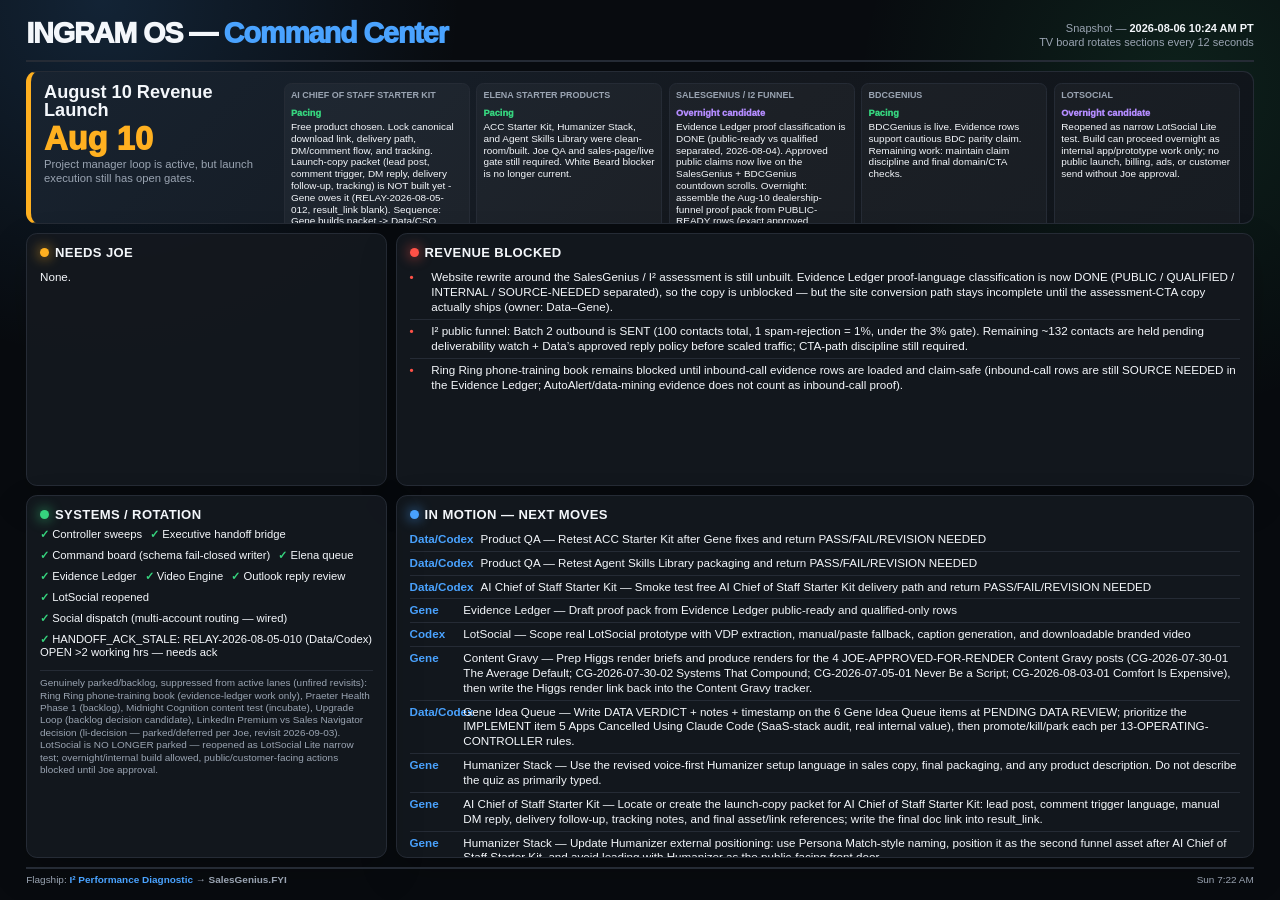
==== commit c7810cee: "Swap command center lower panels" ====
--- a/index.html
+++ b/index.html
@@ -1 +1 @@
-<!DOCTYPE html><html lang="en"><head><meta charset="UTF-8"><meta name="viewport" content="width=device-width,initial-scale=1"><meta http-equiv="Cache-Control" content="no-store"><title>INGRAM OS TV Command Center</title><style>:root{--bg:#080b0f;--card:#14181e;--line:#252b35;--dim:#9aa4b2;--txt:#f4f7fb;--amber:#ffb020;--red:#ff5147;--blue:#4aa3ff;--green:#36d47e;--violet:#b48cff}*{box-sizing:border-box;margin:0;padding:0}html,body{height:100%;overflow:hidden}body{background:radial-gradient(circle at 8% 0,rgba(74,163,255,.16),transparent 28vw),radial-gradient(circle at 92% 10%,rgba(54,212,126,.11),transparent 25vw),var(--bg);color:var(--txt);font-family:-apple-system,BlinkMacSystemFont,"Segoe UI",Roboto,sans-serif;padding:1.35vw 2.05vw 1.15vw;display:flex;flex-direction:column;gap:.72vw;animation:drift 90s linear infinite alternate}.top{display:flex;justify-content:space-between;align-items:flex-end;border-bottom:2px solid var(--line);padding-bottom:.75vw}.brand{font-size:2.25vw;font-weight:950;letter-spacing:-.04em}.brand span{color:var(--blue)}.stamp{text-align:right;color:var(--dim);font-size:.86vw;line-height:1.35}.stamp b{color:var(--txt)}.launch{background:linear-gradient(135deg,#182330,#14181e 58%,#0f141a);border:1px solid var(--line);border-left:.42vw solid var(--amber);border-radius:.85vw;padding:.82vw 1vw;display:grid;grid-template-columns:.58fr 2.42fr;gap:.8vw;min-height:15.4vh;max-height:17vh;overflow:hidden}.launch h1{font-size:1.42vw;line-height:1.04;margin-bottom:.25vw}.date{font-size:2.55vw;font-weight:950;color:var(--amber);line-height:.92}.status{margin-top:.38vw;color:var(--dim);font-size:.88vw;line-height:1.22}.pacing{display:grid;grid-template-columns:repeat(5,1fr);gap:.5vw}.pace{border:1px solid var(--line);border-radius:.58vw;background:rgba(255,255,255,.035);padding:.5vw;position:relative;overflow:hidden}.pace:after{content:"";position:absolute;left:-70%;top:0;width:55%;height:100%;background:linear-gradient(90deg,transparent,rgba(255,255,255,.06),transparent);animation:sheen 12s linear infinite}.pace b{display:block;font-size:.7vw;text-transform:uppercase;color:var(--dim);margin-bottom:.18vw}.pace span{display:inline-block;margin-bottom:.22vw;font-size:.72vw;font-weight:950}.pace p{font-size:.78vw;color:var(--txt);line-height:1.18}.Pacing{color:var(--green)}.Behind,.At-risk{color:var(--red)}.Overnight{color:var(--violet)}.grid{display:grid;grid-template-columns:.42fr 1fr;grid-template-rows:.82fr 1.18fr;gap:.72vw;flex:1;min-height:0}.card{background:rgba(20,24,30,.94);border:1px solid var(--line);border-radius:.85vw;padding:.86vw 1vw;display:flex;flex-direction:column;min-height:0;overflow:hidden;box-shadow:0 1.2vw 3vw rgba(0,0,0,.18)}.card h2{font-size:1.02vw;font-weight:900;letter-spacing:.03em;text-transform:uppercase;margin-bottom:.48vw;display:flex;align-items:center;gap:.45vw;flex:0 0 auto}.dot{width:.72vw;height:.72vw;border-radius:50%;flex-shrink:0;box-shadow:0 0 1vw currentColor}.a{background:var(--amber);color:var(--amber)}.r{background:var(--red);color:var(--red)}.b{background:var(--blue);color:var(--blue)}.g{background:var(--green);color:var(--green)}.row{font-size:.91vw;line-height:1.28;padding:.31vw 0;border-bottom:1px solid var(--line);display:flex;gap:.55vw}.row:last-child{border-bottom:none}.row .n{font-weight:900;color:var(--amber);min-width:1.15vw}.rev .row .n{color:var(--red)}.mot .who{color:var(--blue);font-weight:900;min-width:3.65vw;display:inline-block}.mot{grid-column:1/2;grid-row:2/3}.rev{grid-column:2/3;grid-row:1/2}.systems-card{grid-column:2/3;grid-row:2/3}.sys-cycle{position:relative;flex:1;min-height:0;overflow:hidden}.screen{position:absolute;inset:0;display:grid;align-content:start;gap:.46vw;opacity:0;transform:translateY(.8vw);transition:opacity .7s ease,transform .7s ease;overflow:hidden}.screen.on{opacity:1;transform:translateY(0)}.sys{display:flex;flex-wrap:wrap;gap:.62vw;font-size:.88vw}.ok{color:var(--green);font-weight:900}.metric{display:grid;grid-template-columns:1fr auto;gap:.45vw;border-bottom:1px solid var(--line);padding:.34vw 0;font-size:.88vw}.metric span,.ticker{color:var(--dim)}.ticker{margin-top:.5vw;border-top:1px solid var(--line);padding-top:.48vw;font-size:.78vw;line-height:1.25}.foot{border-top:2px solid var(--line);padding-top:.46vw;display:flex;justify-content:space-between;color:var(--dim);font-size:.78vw;line-height:1;flex:0 0 auto}.flag{color:var(--blue);font-weight:800}@keyframes sheen{0%{left:-70%}18%,100%{left:120%}}@keyframes drift{to{background-position:1.2vw .8vw,-1vw .9vw}}@media(max-width:1100px){html,body{overflow:auto}.launch,.grid{grid-template-columns:1fr;grid-template-rows:auto}.pacing{grid-template-columns:1fr 1fr}.brand{font-size:30px}.date{font-size:40px}.row{font-size:16px}.card h2{font-size:17px}.pace p,.pace b,.pace span,.stamp,.status{font-size:13px}}</style></head><body><div class="top"><div class="brand">INGRAM OS — <span>Command Center</span></div><div class="stamp">Snapshot — <b id="updated">loading...</b><br>TV board rotates sections every 12 seconds</div></div><section class="launch"><div><h1 id="launchName">August 10 Revenue Launch</h1><div class="date" id="launchDate">Aug 10</div><p class="status" id="launchStatus">Loading launch pacing...</p></div><div class="pacing" id="launchPacing"></div></section><div class="grid"><div class="card"><h2><span class="dot a"></span>Needs Joe</h2><div id="needsJoe"></div></div><div class="card rev"><h2><span class="dot r"></span>Revenue Blocked</h2><div id="revenueBlocked"></div></div><div class="card mot"><h2><span class="dot b"></span>In Motion — Next Moves</h2><div id="inMotion"></div></div><div class="card systems-card"><h2><span class="dot g"></span>Systems / Rotation</h2><div class="sys-cycle"><div class="screen on" id="systemsScreen"></div><div class="screen" id="launchScreen"></div><div class="screen" id="overnightScreen"></div></div></div></div><div class="foot"><div>Flagship: <span class="flag">I² Performance Diagnostic</span> → <b>SalesGenius.FYI</b></div><div id="clock">--</div></div><script>var DATA_VERSION='20260804-tv-tight-1240';function esc(s){return String(s==null?'':s).replace(/&/g,'&amp;').replace(/</g,'&lt;').replace(/>/g,'&gt;')}function cls(s){return String(s||'').split(' ')[0].replace(/[^a-zA-Z-]/g,'')||'Pacing'}function launch(d){var l=d.launch||{};launchName.textContent=l.name||'August 10 Revenue Launch';launchDate.textContent=l.deadline==='2026-08-10'?'Aug 10':l.deadline||'Aug 10';launchStatus.textContent=l.status||l.focus||'';launchPacing.innerHTML=(l.pacing||[]).map(function(i){var c=cls(i.state);return '<article class="pace"><b>'+esc(i.lane)+'</b><span class="'+c+'">'+esc(i.state)+'</span><p>'+esc(i.next)+'</p></article>'}).join('')||'<article class="pace"><p>No pacing loaded.</p></article>'}function rot(d){systemsScreen.innerHTML='<div class="sys">'+(d.systems||[]).map(function(s){return '<span><span class="ok">✓</span> '+esc(s)+'</span>'}).join('')+'</div><p class="ticker">'+esc(d.parked||'No parked status loaded')+'</p>';var p=d.launch&&d.launch.pacing||[];launchScreen.innerHTML=p.map(function(i){return '<div class="metric"><b>'+esc(i.lane)+'</b><span>'+esc(i.state)+'</span></div>'}).join('')+'<p class="ticker">Focus: '+esc(d.launch&&d.launch.focus||'Protect launch execution.')+'</p>';overnightScreen.innerHTML='<div class="metric"><b>LotSocial</b><span>Overnight candidate</span></div><div class="metric"><b>Boundary</b><span>No public launch</span></div><div class="metric"><b>Output</b><span>Repo/build plan + blockers</span></div><p class="ticker">Build can continue overnight; publishing, selling, ads, emails, and DMs remain blocked until Joe approval.</p>'}function render(d){updated.textContent=d.updated||'unknown';launch(d);needsJoe.innerHTML=(d.needsJoe||[]).map(function(i){return '<div class="row"><span class="n">'+esc(i.n)+'</span><span>'+esc(i.text)+'</span></div>'}).join('')||'<div class="row"><span>None.</span></div>';revenueBlocked.innerHTML=(d.revenueBlocked||[]).map(function(t){return '<div class="row"><span class="n">•</span><span>'+esc(t)+'</span></div>'}).join('')||'<div class="row"><span>None.</span></div>';inMotion.innerHTML=(d.inMotion||[]).map(function(i){return '<div class="row"><span class="who">'+esc(i.who)+'</span><span>'+esc(i.text)+'</span></div>'}).join('')||'<div class="row"><span>None.</span></div>';rot(d)}function load(){fetch('data.json?v='+DATA_VERSION+'&t='+Date.now(),{cache:'no-store'}).then(function(r){if(!r.ok)throw Error(r.status);return r.json()}).then(render).catch(function(e){updated.innerHTML='<span style="color:var(--red)">data load failed '+esc(e.message)+'</span>'})}var si=0;function rotate(){var s=[systemsScreen,launchScreen,overnightScreen];s.forEach(function(x,i){x.classList.toggle('on',i===si)});si=(si+1)%s.length}function tick(){clock.textContent=new Date().toLocaleString([],{weekday:'short',hour:'numeric',minute:'2-digit'})}load();tick();setInterval(load,15*60*1000);setInterval(rotate,12000);setInterval(tick,30000)</script></body></html>+<!DOCTYPE html><html lang="en"><head><meta charset="UTF-8"><meta name="viewport" content="width=device-width,initial-scale=1"><meta http-equiv="Cache-Control" content="no-store"><title>INGRAM OS TV Command Center</title><style>:root{--bg:#080b0f;--card:#14181e;--line:#252b35;--dim:#9aa4b2;--txt:#f4f7fb;--amber:#ffb020;--red:#ff5147;--blue:#4aa3ff;--green:#36d47e;--violet:#b48cff}*{box-sizing:border-box;margin:0;padding:0}html,body{height:100%;overflow:hidden}body{background:radial-gradient(circle at 8% 0,rgba(74,163,255,.16),transparent 28vw),radial-gradient(circle at 92% 10%,rgba(54,212,126,.11),transparent 25vw),var(--bg);color:var(--txt);font-family:-apple-system,BlinkMacSystemFont,"Segoe UI",Roboto,sans-serif;padding:1.35vw 2.05vw 1.15vw;display:flex;flex-direction:column;gap:.72vw;animation:drift 90s linear infinite alternate}.top{display:flex;justify-content:space-between;align-items:flex-end;border-bottom:2px solid var(--line);padding-bottom:.75vw}.brand{font-size:2.25vw;font-weight:950;letter-spacing:-.04em}.brand span{color:var(--blue)}.stamp{text-align:right;color:var(--dim);font-size:.86vw;line-height:1.35}.stamp b{color:var(--txt)}.launch{background:linear-gradient(135deg,#182330,#14181e 58%,#0f141a);border:1px solid var(--line);border-left:.42vw solid var(--amber);border-radius:.85vw;padding:.82vw 1vw;display:grid;grid-template-columns:.58fr 2.42fr;gap:.8vw;min-height:15.4vh;max-height:17vh;overflow:hidden}.launch h1{font-size:1.42vw;line-height:1.04;margin-bottom:.25vw}.date{font-size:2.55vw;font-weight:950;color:var(--amber);line-height:.92}.status{margin-top:.38vw;color:var(--dim);font-size:.88vw;line-height:1.22}.pacing{display:grid;grid-template-columns:repeat(5,1fr);gap:.5vw}.pace{border:1px solid var(--line);border-radius:.58vw;background:rgba(255,255,255,.035);padding:.5vw;position:relative;overflow:hidden}.pace:after{content:"";position:absolute;left:-70%;top:0;width:55%;height:100%;background:linear-gradient(90deg,transparent,rgba(255,255,255,.06),transparent);animation:sheen 12s linear infinite}.pace b{display:block;font-size:.7vw;text-transform:uppercase;color:var(--dim);margin-bottom:.18vw}.pace span{display:inline-block;margin-bottom:.22vw;font-size:.72vw;font-weight:950}.pace p{font-size:.78vw;color:var(--txt);line-height:1.18}.Pacing{color:var(--green)}.Behind,.At-risk{color:var(--red)}.Overnight{color:var(--violet)}.grid{display:grid;grid-template-columns:.42fr 1fr;grid-template-rows:.82fr 1.18fr;gap:.72vw;flex:1;min-height:0}.card{background:rgba(20,24,30,.94);border:1px solid var(--line);border-radius:.85vw;padding:.86vw 1vw;display:flex;flex-direction:column;min-height:0;overflow:hidden;box-shadow:0 1.2vw 3vw rgba(0,0,0,.18)}.card h2{font-size:1.02vw;font-weight:900;letter-spacing:.03em;text-transform:uppercase;margin-bottom:.48vw;display:flex;align-items:center;gap:.45vw;flex:0 0 auto}.dot{width:.72vw;height:.72vw;border-radius:50%;flex-shrink:0;box-shadow:0 0 1vw currentColor}.a{background:var(--amber);color:var(--amber)}.r{background:var(--red);color:var(--red)}.b{background:var(--blue);color:var(--blue)}.g{background:var(--green);color:var(--green)}.row{font-size:.91vw;line-height:1.28;padding:.31vw 0;border-bottom:1px solid var(--line);display:flex;gap:.55vw}.row:last-child{border-bottom:none}.row .n{font-weight:900;color:var(--amber);min-width:1.15vw}.rev .row .n{color:var(--red)}.mot .who{color:var(--blue);font-weight:900;min-width:3.65vw;display:inline-block}.mot{grid-column:2/3;grid-row:2/3}.rev{grid-column:2/3;grid-row:1/2}.systems-card{grid-column:1/2;grid-row:2/3}.sys-cycle{position:relative;flex:1;min-height:0;overflow:hidden}.screen{position:absolute;inset:0;display:grid;align-content:start;gap:.46vw;opacity:0;transform:translateY(.8vw);transition:opacity .7s ease,transform .7s ease;overflow:hidden}.screen.on{opacity:1;transform:translateY(0)}.sys{display:flex;flex-wrap:wrap;gap:.62vw;font-size:.88vw}.ok{color:var(--green);font-weight:900}.metric{display:grid;grid-template-columns:1fr auto;gap:.45vw;border-bottom:1px solid var(--line);padding:.34vw 0;font-size:.88vw}.metric span,.ticker{color:var(--dim)}.ticker{margin-top:.5vw;border-top:1px solid var(--line);padding-top:.48vw;font-size:.78vw;line-height:1.25}.foot{border-top:2px solid var(--line);padding-top:.46vw;display:flex;justify-content:space-between;color:var(--dim);font-size:.78vw;line-height:1;flex:0 0 auto}.flag{color:var(--blue);font-weight:800}@keyframes sheen{0%{left:-70%}18%,100%{left:120%}}@keyframes drift{to{background-position:1.2vw .8vw,-1vw .9vw}}@media(max-width:1100px){html,body{overflow:auto}.launch,.grid{grid-template-columns:1fr;grid-template-rows:auto}.pacing{grid-template-columns:1fr 1fr}.brand{font-size:30px}.date{font-size:40px}.row{font-size:16px}.card h2{font-size:17px}.pace p,.pace b,.pace span,.stamp,.status{font-size:13px}}</style></head><body><div class="top"><div class="brand">INGRAM OS — <span>Command Center</span></div><div class="stamp">Snapshot — <b id="updated">loading...</b><br>TV board rotates sections every 12 seconds</div></div><section class="launch"><div><h1 id="launchName">August 10 Revenue Launch</h1><div class="date" id="launchDate">Aug 10</div><p class="status" id="launchStatus">Loading launch pacing...</p></div><div class="pacing" id="launchPacing"></div></section><div class="grid"><div class="card"><h2><span class="dot a"></span>Needs Joe</h2><div id="needsJoe"></div></div><div class="card rev"><h2><span class="dot r"></span>Revenue Blocked</h2><div id="revenueBlocked"></div></div><div class="card mot"><h2><span class="dot b"></span>In Motion — Next Moves</h2><div id="inMotion"></div></div><div class="card systems-card"><h2><span class="dot g"></span>Systems / Rotation</h2><div class="sys-cycle"><div class="screen on" id="systemsScreen"></div><div class="screen" id="launchScreen"></div><div class="screen" id="overnightScreen"></div></div></div></div><div class="foot"><div>Flagship: <span class="flag">I² Performance Diagnostic</span> → <b>SalesGenius.FYI</b></div><div id="clock">--</div></div><script>var DATA_VERSION='20260804-tv-tight-1240';function esc(s){return String(s==null?'':s).replace(/&/g,'&amp;').replace(/</g,'&lt;').replace(/>/g,'&gt;')}function cls(s){return String(s||'').split(' ')[0].replace(/[^a-zA-Z-]/g,'')||'Pacing'}function launch(d){var l=d.launch||{};launchName.textContent=l.name||'August 10 Revenue Launch';launchDate.textContent=l.deadline==='2026-08-10'?'Aug 10':l.deadline||'Aug 10';launchStatus.textContent=l.status||l.focus||'';launchPacing.innerHTML=(l.pacing||[]).map(function(i){var c=cls(i.state);return '<article class="pace"><b>'+esc(i.lane)+'</b><span class="'+c+'">'+esc(i.state)+'</span><p>'+esc(i.next)+'</p></article>'}).join('')||'<article class="pace"><p>No pacing loaded.</p></article>'}function rot(d){systemsScreen.innerHTML='<div class="sys">'+(d.systems||[]).map(function(s){return '<span><span class="ok">✓</span> '+esc(s)+'</span>'}).join('')+'</div><p class="ticker">'+esc(d.parked||'No parked status loaded')+'</p>';var p=d.launch&&d.launch.pacing||[];launchScreen.innerHTML=p.map(function(i){return '<div class="metric"><b>'+esc(i.lane)+'</b><span>'+esc(i.state)+'</span></div>'}).join('')+'<p class="ticker">Focus: '+esc(d.launch&&d.launch.focus||'Protect launch execution.')+'</p>';overnightScreen.innerHTML='<div class="metric"><b>LotSocial</b><span>Overnight candidate</span></div><div class="metric"><b>Boundary</b><span>No public launch</span></div><div class="metric"><b>Output</b><span>Repo/build plan + blockers</span></div><p class="ticker">Build can continue overnight; publishing, selling, ads, emails, and DMs remain blocked until Joe approval.</p>'}function render(d){updated.textContent=d.updated||'unknown';launch(d);needsJoe.innerHTML=(d.needsJoe||[]).map(function(i){return '<div class="row"><span class="n">'+esc(i.n)+'</span><span>'+esc(i.text)+'</span></div>'}).join('')||'<div class="row"><span>None.</span></div>';revenueBlocked.innerHTML=(d.revenueBlocked||[]).map(function(t){return '<div class="row"><span class="n">•</span><span>'+esc(t)+'</span></div>'}).join('')||'<div class="row"><span>None.</span></div>';inMotion.innerHTML=(d.inMotion||[]).map(function(i){return '<div class="row"><span class="who">'+esc(i.who)+'</span><span>'+esc(i.text)+'</span></div>'}).join('')||'<div class="row"><span>None.</span></div>';rot(d)}function load(){fetch('data.json?v='+DATA_VERSION+'&t='+Date.now(),{cache:'no-store'}).then(function(r){if(!r.ok)throw Error(r.status);return r.json()}).then(render).catch(function(e){updated.innerHTML='<span style="color:var(--red)">data load failed '+esc(e.message)+'</span>'})}var si=0;function rotate(){var s=[systemsScreen,launchScreen,overnightScreen];s.forEach(function(x,i){x.classList.toggle('on',i===si)});si=(si+1)%s.length}function tick(){clock.textContent=new Date().toLocaleString([],{weekday:'short',hour:'numeric',minute:'2-digit'})}load();tick();setInterval(load,15*60*1000);setInterval(rotate,12000);setInterval(tick,30000)</script></body></html>
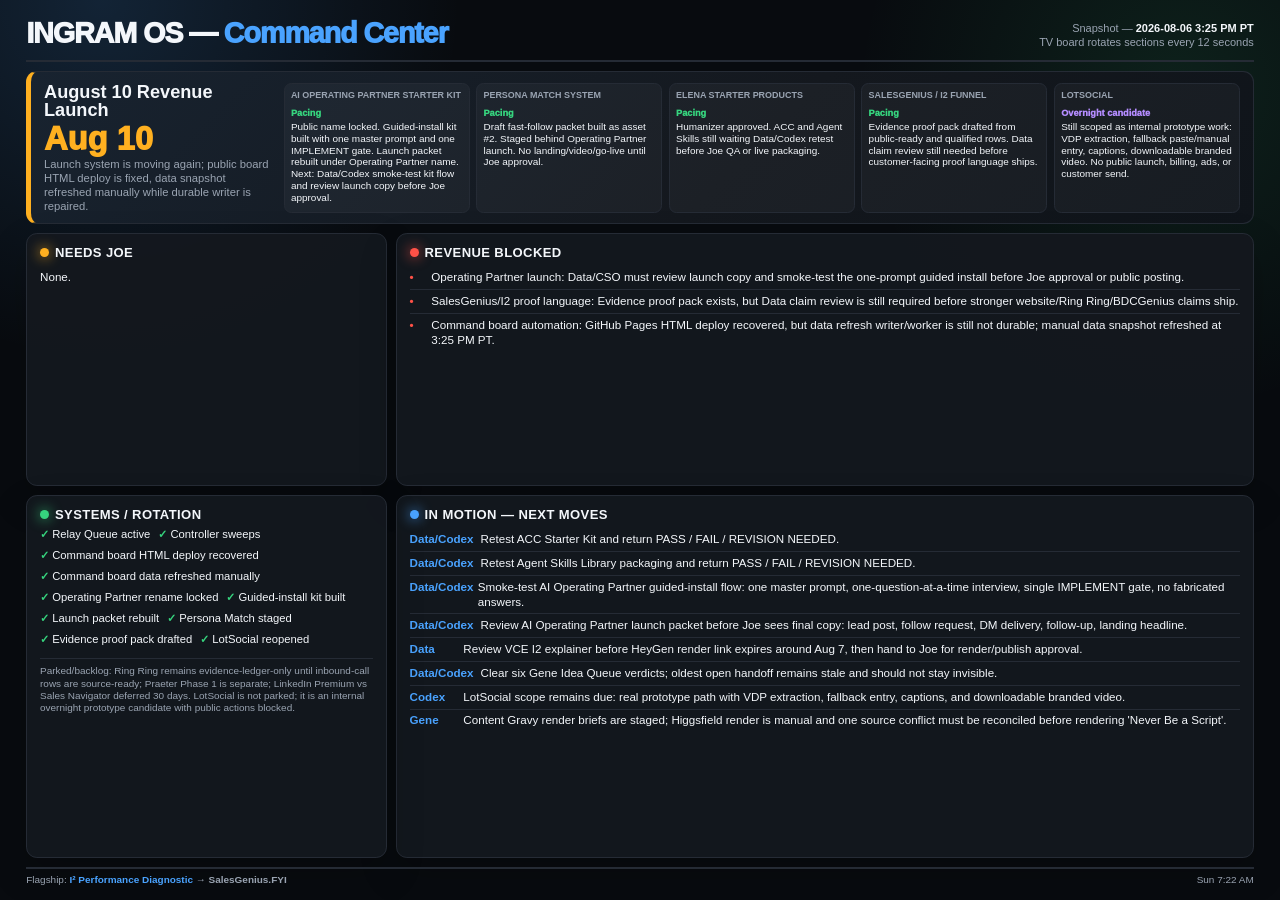
==== commit 332d085c: "Force Pages refresh for latest board data" ====
--- a/index.html
+++ b/index.html
@@ -1 +1 @@
-<!DOCTYPE html><html lang="en"><head><meta charset="UTF-8"><meta name="viewport" content="width=device-width,initial-scale=1"><meta http-equiv="Cache-Control" content="no-store"><title>INGRAM OS TV Command Center</title><style>:root{--bg:#080b0f;--card:#14181e;--line:#252b35;--dim:#9aa4b2;--txt:#f4f7fb;--amber:#ffb020;--red:#ff5147;--blue:#4aa3ff;--green:#36d47e;--violet:#b48cff}*{box-sizing:border-box;margin:0;padding:0}html,body{height:100%;overflow:hidden}body{background:radial-gradient(circle at 8% 0,rgba(74,163,255,.16),transparent 28vw),radial-gradient(circle at 92% 10%,rgba(54,212,126,.11),transparent 25vw),var(--bg);color:var(--txt);font-family:-apple-system,BlinkMacSystemFont,"Segoe UI",Roboto,sans-serif;padding:1.35vw 2.05vw 1.15vw;display:flex;flex-direction:column;gap:.72vw;animation:drift 90s linear infinite alternate}.top{display:flex;justify-content:space-between;align-items:flex-end;border-bottom:2px solid var(--line);padding-bottom:.75vw}.brand{font-size:2.25vw;font-weight:950;letter-spacing:-.04em}.brand span{color:var(--blue)}.stamp{text-align:right;color:var(--dim);font-size:.86vw;line-height:1.35}.stamp b{color:var(--txt)}.launch{background:linear-gradient(135deg,#182330,#14181e 58%,#0f141a);border:1px solid var(--line);border-left:.42vw solid var(--amber);border-radius:.85vw;padding:.82vw 1vw;display:grid;grid-template-columns:.58fr 2.42fr;gap:.8vw;min-height:15.4vh;max-height:17vh;overflow:hidden}.launch h1{font-size:1.42vw;line-height:1.04;margin-bottom:.25vw}.date{font-size:2.55vw;font-weight:950;color:var(--amber);line-height:.92}.status{margin-top:.38vw;color:var(--dim);font-size:.88vw;line-height:1.22}.pacing{display:grid;grid-template-columns:repeat(5,1fr);gap:.5vw}.pace{border:1px solid var(--line);border-radius:.58vw;background:rgba(255,255,255,.035);padding:.5vw;position:relative;overflow:hidden}.pace:after{content:"";position:absolute;left:-70%;top:0;width:55%;height:100%;background:linear-gradient(90deg,transparent,rgba(255,255,255,.06),transparent);animation:sheen 12s linear infinite}.pace b{display:block;font-size:.7vw;text-transform:uppercase;color:var(--dim);margin-bottom:.18vw}.pace span{display:inline-block;margin-bottom:.22vw;font-size:.72vw;font-weight:950}.pace p{font-size:.78vw;color:var(--txt);line-height:1.18}.Pacing{color:var(--green)}.Behind,.At-risk{color:var(--red)}.Overnight{color:var(--violet)}.grid{display:grid;grid-template-columns:.42fr 1fr;grid-template-rows:.82fr 1.18fr;gap:.72vw;flex:1;min-height:0}.card{background:rgba(20,24,30,.94);border:1px solid var(--line);border-radius:.85vw;padding:.86vw 1vw;display:flex;flex-direction:column;min-height:0;overflow:hidden;box-shadow:0 1.2vw 3vw rgba(0,0,0,.18)}.card h2{font-size:1.02vw;font-weight:900;letter-spacing:.03em;text-transform:uppercase;margin-bottom:.48vw;display:flex;align-items:center;gap:.45vw;flex:0 0 auto}.dot{width:.72vw;height:.72vw;border-radius:50%;flex-shrink:0;box-shadow:0 0 1vw currentColor}.a{background:var(--amber);color:var(--amber)}.r{background:var(--red);color:var(--red)}.b{background:var(--blue);color:var(--blue)}.g{background:var(--green);color:var(--green)}.row{font-size:.91vw;line-height:1.28;padding:.31vw 0;border-bottom:1px solid var(--line);display:flex;gap:.55vw}.row:last-child{border-bottom:none}.row .n{font-weight:900;color:var(--amber);min-width:1.15vw}.rev .row .n{color:var(--red)}.mot .who{color:var(--blue);font-weight:900;min-width:3.65vw;display:inline-block}.mot{grid-column:2/3;grid-row:2/3}.rev{grid-column:2/3;grid-row:1/2}.systems-card{grid-column:1/2;grid-row:2/3}.sys-cycle{position:relative;flex:1;min-height:0;overflow:hidden}.screen{position:absolute;inset:0;display:grid;align-content:start;gap:.46vw;opacity:0;transform:translateY(.8vw);transition:opacity .7s ease,transform .7s ease;overflow:hidden}.screen.on{opacity:1;transform:translateY(0)}.sys{display:flex;flex-wrap:wrap;gap:.62vw;font-size:.88vw}.ok{color:var(--green);font-weight:900}.metric{display:grid;grid-template-columns:1fr auto;gap:.45vw;border-bottom:1px solid var(--line);padding:.34vw 0;font-size:.88vw}.metric span,.ticker{color:var(--dim)}.ticker{margin-top:.5vw;border-top:1px solid var(--line);padding-top:.48vw;font-size:.78vw;line-height:1.25}.foot{border-top:2px solid var(--line);padding-top:.46vw;display:flex;justify-content:space-between;color:var(--dim);font-size:.78vw;line-height:1;flex:0 0 auto}.flag{color:var(--blue);font-weight:800}@keyframes sheen{0%{left:-70%}18%,100%{left:120%}}@keyframes drift{to{background-position:1.2vw .8vw,-1vw .9vw}}@media(max-width:1100px){html,body{overflow:auto}.launch,.grid{grid-template-columns:1fr;grid-template-rows:auto}.pacing{grid-template-columns:1fr 1fr}.brand{font-size:30px}.date{font-size:40px}.row{font-size:16px}.card h2{font-size:17px}.pace p,.pace b,.pace span,.stamp,.status{font-size:13px}}</style></head><body><div class="top"><div class="brand">INGRAM OS — <span>Command Center</span></div><div class="stamp">Snapshot — <b id="updated">loading...</b><br>TV board rotates sections every 12 seconds</div></div><section class="launch"><div><h1 id="launchName">August 10 Revenue Launch</h1><div class="date" id="launchDate">Aug 10</div><p class="status" id="launchStatus">Loading launch pacing...</p></div><div class="pacing" id="launchPacing"></div></section><div class="grid"><div class="card"><h2><span class="dot a"></span>Needs Joe</h2><div id="needsJoe"></div></div><div class="card rev"><h2><span class="dot r"></span>Revenue Blocked</h2><div id="revenueBlocked"></div></div><div class="card mot"><h2><span class="dot b"></span>In Motion — Next Moves</h2><div id="inMotion"></div></div><div class="card systems-card"><h2><span class="dot g"></span>Systems / Rotation</h2><div class="sys-cycle"><div class="screen on" id="systemsScreen"></div><div class="screen" id="launchScreen"></div><div class="screen" id="overnightScreen"></div></div></div></div><div class="foot"><div>Flagship: <span class="flag">I² Performance Diagnostic</span> → <b>SalesGenius.FYI</b></div><div id="clock">--</div></div><script>var DATA_VERSION='20260804-tv-tight-1240';function esc(s){return String(s==null?'':s).replace(/&/g,'&amp;').replace(/</g,'&lt;').replace(/>/g,'&gt;')}function cls(s){return String(s||'').split(' ')[0].replace(/[^a-zA-Z-]/g,'')||'Pacing'}function launch(d){var l=d.launch||{};launchName.textContent=l.name||'August 10 Revenue Launch';launchDate.textContent=l.deadline==='2026-08-10'?'Aug 10':l.deadline||'Aug 10';launchStatus.textContent=l.status||l.focus||'';launchPacing.innerHTML=(l.pacing||[]).map(function(i){var c=cls(i.state);return '<article class="pace"><b>'+esc(i.lane)+'</b><span class="'+c+'">'+esc(i.state)+'</span><p>'+esc(i.next)+'</p></article>'}).join('')||'<article class="pace"><p>No pacing loaded.</p></article>'}function rot(d){systemsScreen.innerHTML='<div class="sys">'+(d.systems||[]).map(function(s){return '<span><span class="ok">✓</span> '+esc(s)+'</span>'}).join('')+'</div><p class="ticker">'+esc(d.parked||'No parked status loaded')+'</p>';var p=d.launch&&d.launch.pacing||[];launchScreen.innerHTML=p.map(function(i){return '<div class="metric"><b>'+esc(i.lane)+'</b><span>'+esc(i.state)+'</span></div>'}).join('')+'<p class="ticker">Focus: '+esc(d.launch&&d.launch.focus||'Protect launch execution.')+'</p>';overnightScreen.innerHTML='<div class="metric"><b>LotSocial</b><span>Overnight candidate</span></div><div class="metric"><b>Boundary</b><span>No public launch</span></div><div class="metric"><b>Output</b><span>Repo/build plan + blockers</span></div><p class="ticker">Build can continue overnight; publishing, selling, ads, emails, and DMs remain blocked until Joe approval.</p>'}function render(d){updated.textContent=d.updated||'unknown';launch(d);needsJoe.innerHTML=(d.needsJoe||[]).map(function(i){return '<div class="row"><span class="n">'+esc(i.n)+'</span><span>'+esc(i.text)+'</span></div>'}).join('')||'<div class="row"><span>None.</span></div>';revenueBlocked.innerHTML=(d.revenueBlocked||[]).map(function(t){return '<div class="row"><span class="n">•</span><span>'+esc(t)+'</span></div>'}).join('')||'<div class="row"><span>None.</span></div>';inMotion.innerHTML=(d.inMotion||[]).map(function(i){return '<div class="row"><span class="who">'+esc(i.who)+'</span><span>'+esc(i.text)+'</span></div>'}).join('')||'<div class="row"><span>None.</span></div>';rot(d)}function load(){fetch('data.json?v='+DATA_VERSION+'&t='+Date.now(),{cache:'no-store'}).then(function(r){if(!r.ok)throw Error(r.status);return r.json()}).then(render).catch(function(e){updated.innerHTML='<span style="color:var(--red)">data load failed '+esc(e.message)+'</span>'})}var si=0;function rotate(){var s=[systemsScreen,launchScreen,overnightScreen];s.forEach(function(x,i){x.classList.toggle('on',i===si)});si=(si+1)%s.length}function tick(){clock.textContent=new Date().toLocaleString([],{weekday:'short',hour:'numeric',minute:'2-digit'})}load();tick();setInterval(load,15*60*1000);setInterval(rotate,12000);setInterval(tick,30000)</script></body></html>+<!DOCTYPE html><html lang="en"><head><meta charset="UTF-8"><meta name="viewport" content="width=device-width,initial-scale=1"><meta http-equiv="Cache-Control" content="no-store"><title>INGRAM OS TV Command Center</title><style>:root{--bg:#080b0f;--card:#14181e;--line:#252b35;--dim:#9aa4b2;--txt:#f4f7fb;--amber:#ffb020;--red:#ff5147;--blue:#4aa3ff;--green:#36d47e;--violet:#b48cff}*{box-sizing:border-box;margin:0;padding:0}html,body{height:100%;overflow:hidden}body{background:radial-gradient(circle at 8% 0,rgba(74,163,255,.16),transparent 28vw),radial-gradient(circle at 92% 10%,rgba(54,212,126,.11),transparent 25vw),var(--bg);color:var(--txt);font-family:-apple-system,BlinkMacSystemFont,"Segoe UI",Roboto,sans-serif;padding:1.35vw 2.05vw 1.15vw;display:flex;flex-direction:column;gap:.72vw;animation:drift 90s linear infinite alternate}.top{display:flex;justify-content:space-between;align-items:flex-end;border-bottom:2px solid var(--line);padding-bottom:.75vw}.brand{font-size:2.25vw;font-weight:950;letter-spacing:-.04em}.brand span{color:var(--blue)}.stamp{text-align:right;color:var(--dim);font-size:.86vw;line-height:1.35}.stamp b{color:var(--txt)}.launch{background:linear-gradient(135deg,#182330,#14181e 58%,#0f141a);border:1px solid var(--line);border-left:.42vw solid var(--amber);border-radius:.85vw;padding:.82vw 1vw;display:grid;grid-template-columns:.58fr 2.42fr;gap:.8vw;min-height:15.4vh;max-height:17vh;overflow:hidden}.launch h1{font-size:1.42vw;line-height:1.04;margin-bottom:.25vw}.date{font-size:2.55vw;font-weight:950;color:var(--amber);line-height:.92}.status{margin-top:.38vw;color:var(--dim);font-size:.88vw;line-height:1.22}.pacing{display:grid;grid-template-columns:repeat(5,1fr);gap:.5vw}.pace{border:1px solid var(--line);border-radius:.58vw;background:rgba(255,255,255,.035);padding:.5vw;position:relative;overflow:hidden}.pace:after{content:"";position:absolute;left:-70%;top:0;width:55%;height:100%;background:linear-gradient(90deg,transparent,rgba(255,255,255,.06),transparent);animation:sheen 12s linear infinite}.pace b{display:block;font-size:.7vw;text-transform:uppercase;color:var(--dim);margin-bottom:.18vw}.pace span{display:inline-block;margin-bottom:.22vw;font-size:.72vw;font-weight:950}.pace p{font-size:.78vw;color:var(--txt);line-height:1.18}.Pacing{color:var(--green)}.Behind,.At-risk{color:var(--red)}.Overnight{color:var(--violet)}.grid{display:grid;grid-template-columns:.42fr 1fr;grid-template-rows:.82fr 1.18fr;gap:.72vw;flex:1;min-height:0}.card{background:rgba(20,24,30,.94);border:1px solid var(--line);border-radius:.85vw;padding:.86vw 1vw;display:flex;flex-direction:column;min-height:0;overflow:hidden;box-shadow:0 1.2vw 3vw rgba(0,0,0,.18)}.card h2{font-size:1.02vw;font-weight:900;letter-spacing:.03em;text-transform:uppercase;margin-bottom:.48vw;display:flex;align-items:center;gap:.45vw;flex:0 0 auto}.dot{width:.72vw;height:.72vw;border-radius:50%;flex-shrink:0;box-shadow:0 0 1vw currentColor}.a{background:var(--amber);color:var(--amber)}.r{background:var(--red);color:var(--red)}.b{background:var(--blue);color:var(--blue)}.g{background:var(--green);color:var(--green)}.row{font-size:.91vw;line-height:1.28;padding:.31vw 0;border-bottom:1px solid var(--line);display:flex;gap:.55vw}.row:last-child{border-bottom:none}.row .n{font-weight:900;color:var(--amber);min-width:1.15vw}.rev .row .n{color:var(--red)}.mot .who{color:var(--blue);font-weight:900;min-width:3.65vw;display:inline-block}.mot{grid-column:2/3;grid-row:2/3}.rev{grid-column:2/3;grid-row:1/2}.systems-card{grid-column:1/2;grid-row:2/3}.sys-cycle{position:relative;flex:1;min-height:0;overflow:hidden}.screen{position:absolute;inset:0;display:grid;align-content:start;gap:.46vw;opacity:0;transform:translateY(.8vw);transition:opacity .7s ease,transform .7s ease;overflow:hidden}.screen.on{opacity:1;transform:translateY(0)}.sys{display:flex;flex-wrap:wrap;gap:.62vw;font-size:.88vw}.ok{color:var(--green);font-weight:900}.metric{display:grid;grid-template-columns:1fr auto;gap:.45vw;border-bottom:1px solid var(--line);padding:.34vw 0;font-size:.88vw}.metric span,.ticker{color:var(--dim)}.ticker{margin-top:.5vw;border-top:1px solid var(--line);padding-top:.48vw;font-size:.78vw;line-height:1.25}.foot{border-top:2px solid var(--line);padding-top:.46vw;display:flex;justify-content:space-between;color:var(--dim);font-size:.78vw;line-height:1;flex:0 0 auto}.flag{color:var(--blue);font-weight:800}@keyframes sheen{0%{left:-70%}18%,100%{left:120%}}@keyframes drift{to{background-position:1.2vw .8vw,-1vw .9vw}}@media(max-width:1100px){html,body{overflow:auto}.launch,.grid{grid-template-columns:1fr;grid-template-rows:auto}.pacing{grid-template-columns:1fr 1fr}.brand{font-size:30px}.date{font-size:40px}.row{font-size:16px}.card h2{font-size:17px}.pace p,.pace b,.pace span,.stamp,.status{font-size:13px}}</style></head><body><div class="top"><div class="brand">INGRAM OS — <span>Command Center</span></div><div class="stamp">Snapshot — <b id="updated">loading...</b><br>TV board rotates sections every 12 seconds</div></div><section class="launch"><div><h1 id="launchName">August 10 Revenue Launch</h1><div class="date" id="launchDate">Aug 10</div><p class="status" id="launchStatus">Loading launch pacing...</p></div><div class="pacing" id="launchPacing"></div></section><div class="grid"><div class="card"><h2><span class="dot a"></span>Needs Joe</h2><div id="needsJoe"></div></div><div class="card rev"><h2><span class="dot r"></span>Revenue Blocked</h2><div id="revenueBlocked"></div></div><div class="card mot"><h2><span class="dot b"></span>In Motion — Next Moves</h2><div id="inMotion"></div></div><div class="card systems-card"><h2><span class="dot g"></span>Systems / Rotation</h2><div class="sys-cycle"><div class="screen on" id="systemsScreen"></div><div class="screen" id="launchScreen"></div><div class="screen" id="overnightScreen"></div></div></div></div><div class="foot"><div>Flagship: <span class="flag">I² Performance Diagnostic</span> → <b>SalesGenius.FYI</b></div><div id="clock">--</div></div><script>var DATA_VERSION='20260806-1525';function esc(s){return String(s==null?'':s).replace(/&/g,'&amp;').replace(/</g,'&lt;').replace(/>/g,'&gt;')}function cls(s){return String(s||'').split(' ')[0].replace(/[^a-zA-Z-]/g,'')||'Pacing'}function launch(d){var l=d.launch||{};launchName.textContent=l.name||'August 10 Revenue Launch';launchDate.textContent=l.deadline==='2026-08-10'?'Aug 10':l.deadline||'Aug 10';launchStatus.textContent=l.status||l.focus||'';launchPacing.innerHTML=(l.pacing||[]).map(function(i){var c=cls(i.state);return '<article class="pace"><b>'+esc(i.lane)+'</b><span class="'+c+'">'+esc(i.state)+'</span><p>'+esc(i.next)+'</p></article>'}).join('')||'<article class="pace"><p>No pacing loaded.</p></article>'}function rot(d){systemsScreen.innerHTML='<div class="sys">'+(d.systems||[]).map(function(s){return '<span><span class="ok">✓</span> '+esc(s)+'</span>'}).join('')+'</div><p class="ticker">'+esc(d.parked||'No parked status loaded')+'</p>';var p=d.launch&&d.launch.pacing||[];launchScreen.innerHTML=p.map(function(i){return '<div class="metric"><b>'+esc(i.lane)+'</b><span>'+esc(i.state)+'</span></div>'}).join('')+'<p class="ticker">Focus: '+esc(d.launch&&d.launch.focus||'Protect launch execution.')+'</p>';overnightScreen.innerHTML='<div class="metric"><b>LotSocial</b><span>Overnight candidate</span></div><div class="metric"><b>Boundary</b><span>No public launch</span></div><div class="metric"><b>Output</b><span>Repo/build plan + blockers</span></div><p class="ticker">Build can continue overnight; publishing, selling, ads, emails, and DMs remain blocked until Joe approval.</p>'}function render(d){updated.textContent=d.updated||'unknown';launch(d);needsJoe.innerHTML=(d.needsJoe||[]).map(function(i){return '<div class="row"><span class="n">'+esc(i.n)+'</span><span>'+esc(i.text)+'</span></div>'}).join('')||'<div class="row"><span>None.</span></div>';revenueBlocked.innerHTML=(d.revenueBlocked||[]).map(function(t){return '<div class="row"><span class="n">•</span><span>'+esc(t)+'</span></div>'}).join('')||'<div class="row"><span>None.</span></div>';inMotion.innerHTML=(d.inMotion||[]).map(function(i){return '<div class="row"><span class="who">'+esc(i.who)+'</span><span>'+esc(i.text)+'</span></div>'}).join('')||'<div class="row"><span>None.</span></div>';rot(d)}function load(){fetch('data.json?v='+DATA_VERSION+'&t='+Date.now(),{cache:'no-store'}).then(function(r){if(!r.ok)throw Error(r.status);return r.json()}).then(render).catch(function(e){updated.innerHTML='<span style="color:var(--red)">data load failed '+esc(e.message)+'</span>'})}var si=0;function rotate(){var s=[systemsScreen,launchScreen,overnightScreen];s.forEach(function(x,i){x.classList.toggle('on',i===si)});si=(si+1)%s.length}function tick(){clock.textContent=new Date().toLocaleString([],{weekday:'short',hour:'numeric',minute:'2-digit'})}load();tick();setInterval(load,15*60*1000);setInterval(rotate,12000);setInterval(tick,30000)</script></body></html>
